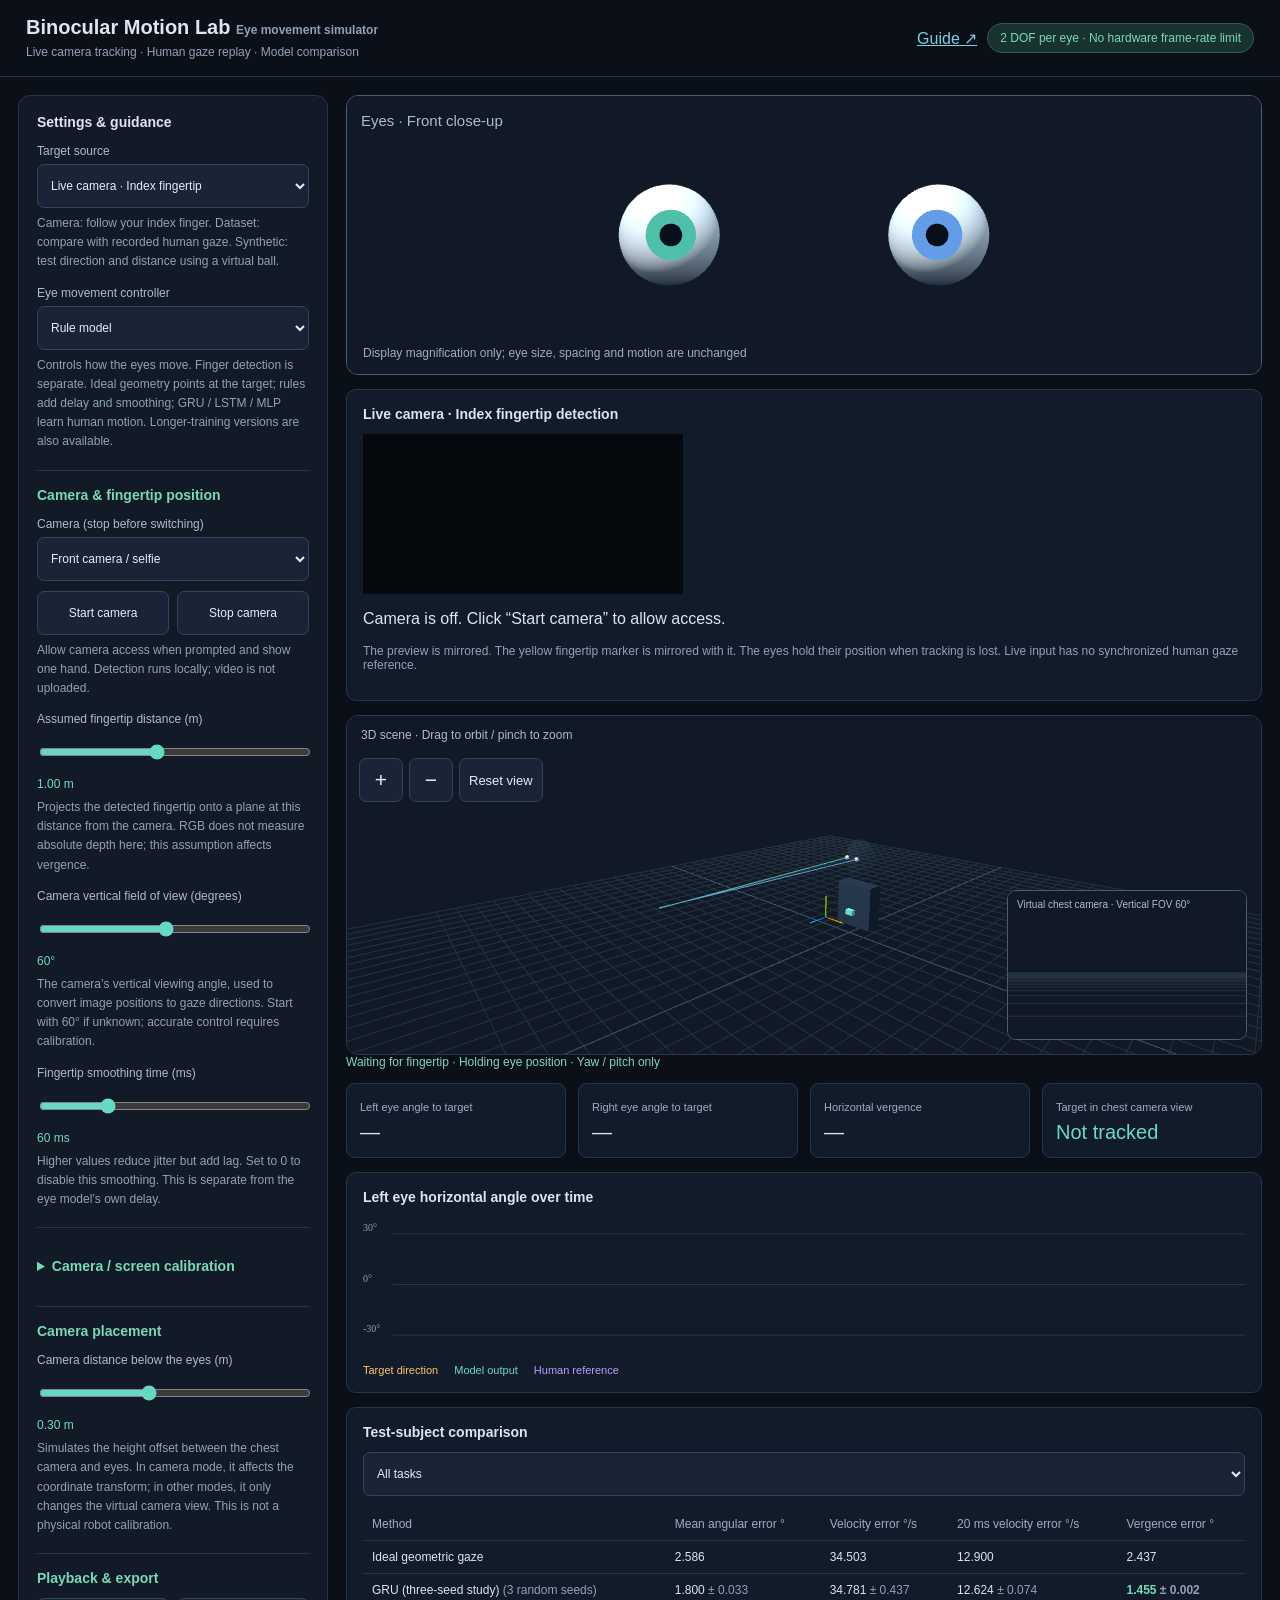
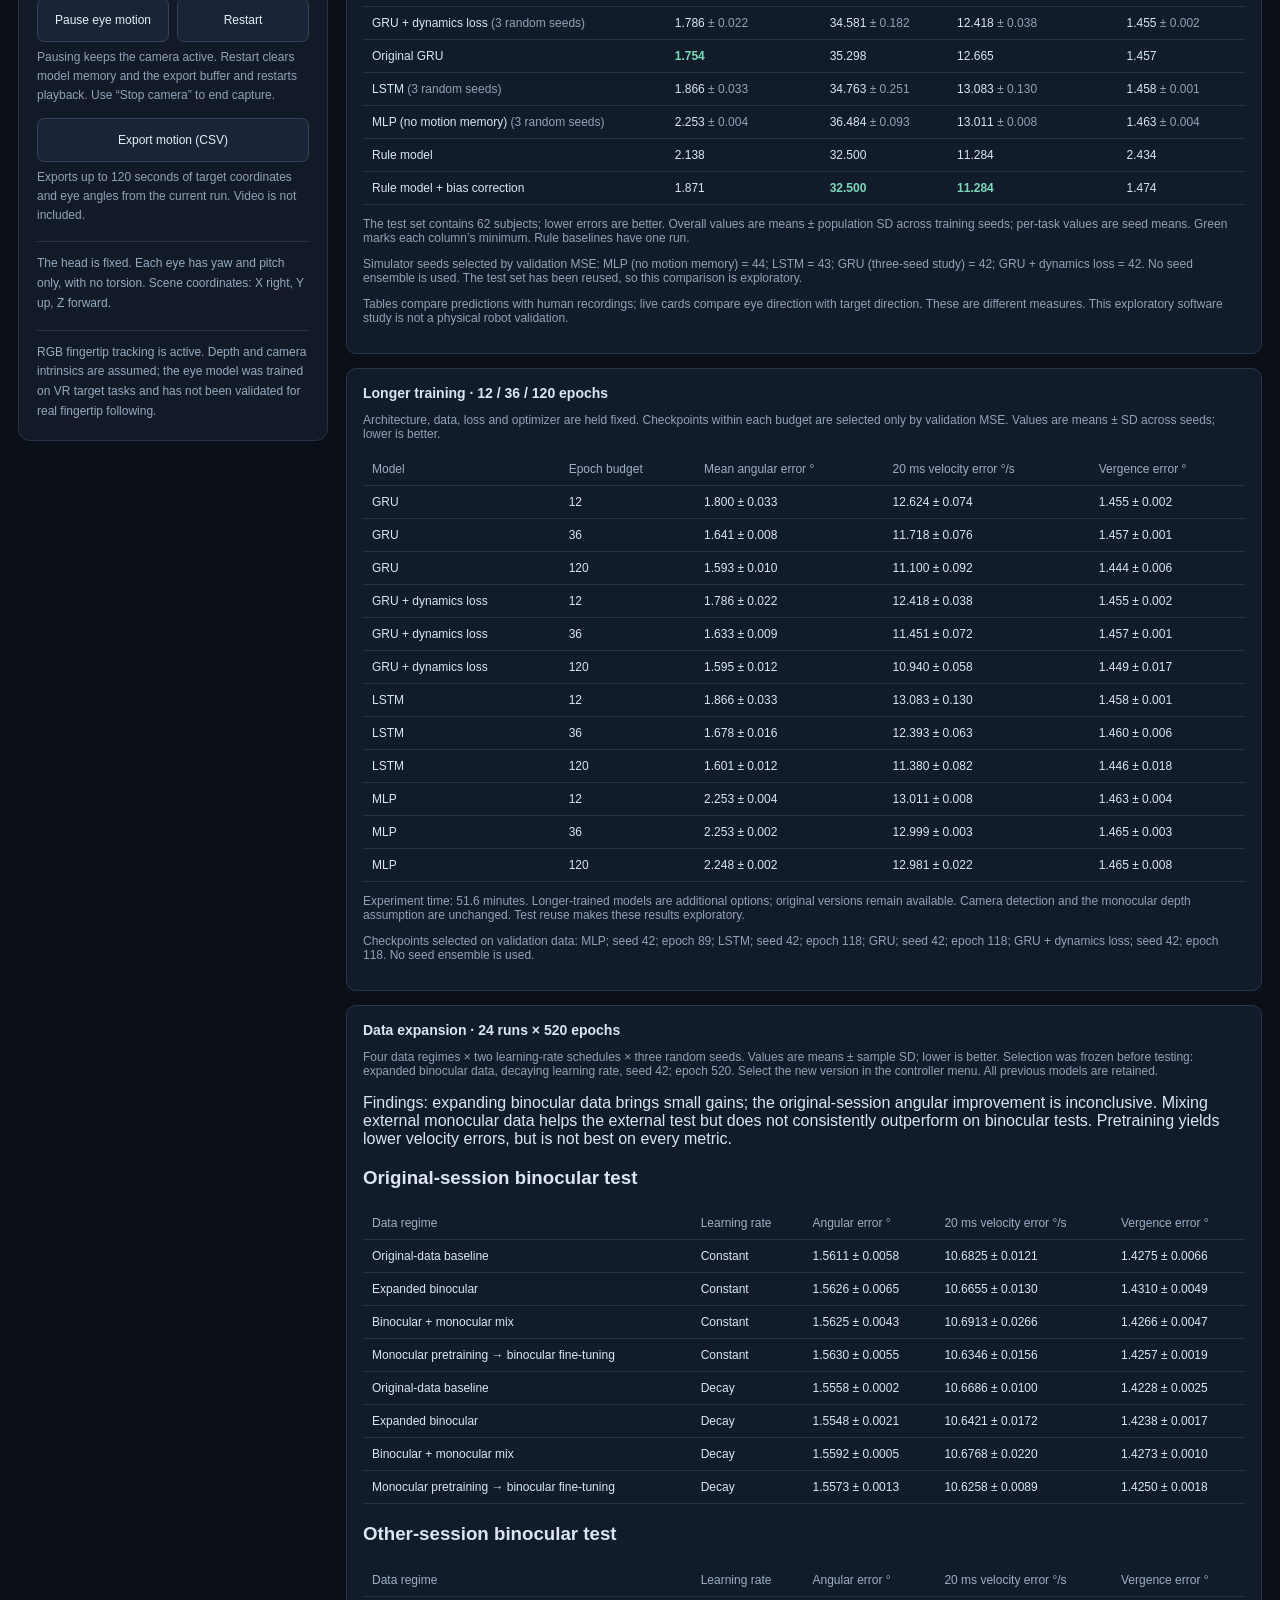
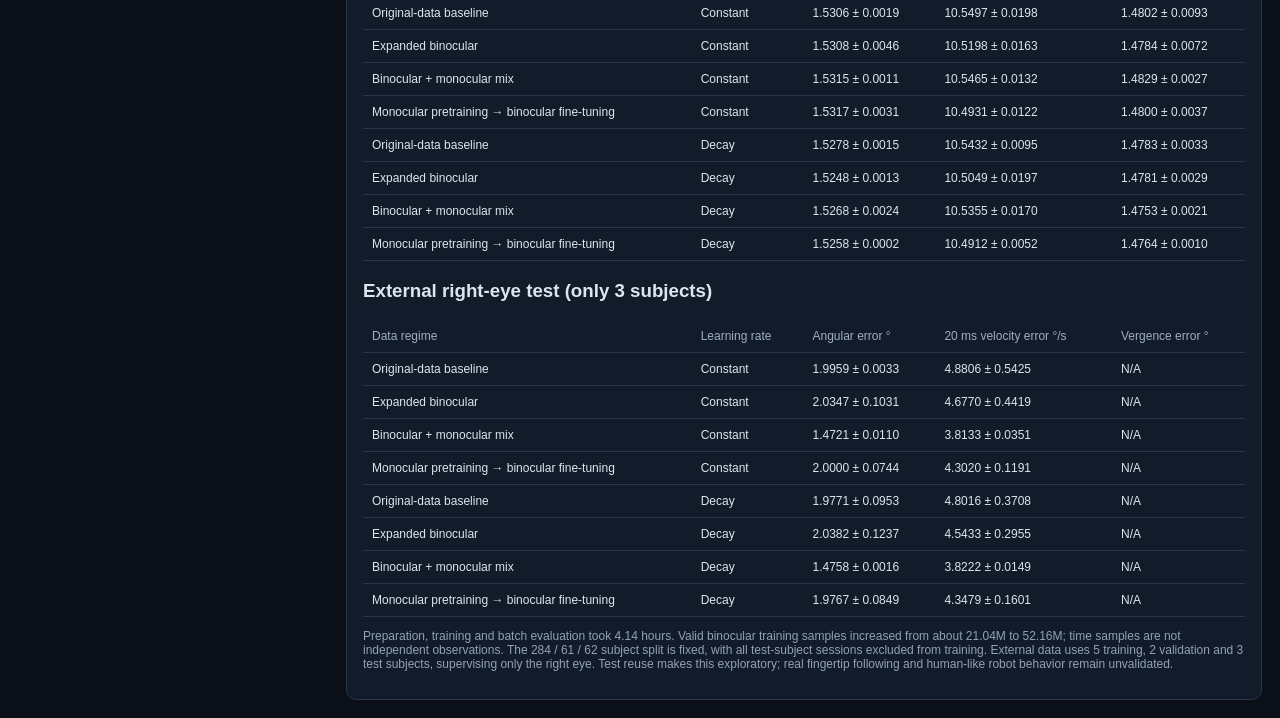
==== index.html @ 65730c7e "Publish mobile-friendly English research web app" ====
<!doctype html><html lang="en"><head><meta charset="utf-8"><meta name="viewport" content="width=device-width,initial-scale=1,viewport-fit=cover"><title>Binocular Motion Lab</title><style>
:root{color-scheme:dark;font-family:Segoe UI,Microsoft YaHei,sans-serif;color:#dce5f1;background:#0b1018}*{box-sizing:border-box}body{margin:0}header{height:75px;border-bottom:1px solid #263141;padding:16px 26px;display:flex;align-items:center;justify-content:space-between}h1{font-size:20px;margin:0 0 3px}small,.muted{color:#91a2b8;font-size:12px}.badge{border:1px solid #375a54;background:#18332f;color:#79d9b6;border-radius:18px;padding:7px 12px;font-size:12px}main{display:grid;grid-template-columns:310px minmax(0,1fr);gap:18px;padding:18px}aside{background:#111a26;border:1px solid #273346;border-radius:12px;padding:18px}h2{font-size:14px;margin:0 0 12px}label{display:block;font-size:12px;color:#acbcd0;margin:14px 0 6px}select,button,input[type=number]{border:1px solid #354258;border-radius:7px;background:#192536;color:#e6edf5;padding:9px;font:inherit;font-size:12px;width:100%}button{cursor:pointer}button:hover{background:#293d55}select{max-width:100%}input[type=range]{width:100%;accent-color:#65d9c1}.row{display:flex;gap:8px}.row>*{flex:1}.note{font-size:12px;line-height:1.65;color:#97a9c0;border-top:1px solid #293446;margin-top:16px;padding-top:12px}.view{position:relative;height:440px;border:1px solid #2a374a;border-radius:12px;overflow:hidden;background:#101925}.view canvas{width:100%;height:100%;display:block}.caption{position:absolute;top:12px;left:14px;font-size:12px;pointer-events:none;color:#a9bdd2}.inset{position:absolute;bottom:14px;right:14px;width:240px;height:150px;border:1px solid #466071;border-radius:9px;overflow:hidden;background:#05090d}.inset .caption{top:8px;left:9px;font-size:10px}.stats{display:grid;grid-template-columns:repeat(4,1fr);gap:12px;margin:14px 0}.stat{border:1px solid #29364a;background:#111b29;border-radius:9px;padding:13px}.stat b{display:block;font-size:20px;margin-top:6px;font-weight:500}.stat span{font-size:11px;color:#9dafc5}.panel{border:1px solid #29364a;border-radius:10px;background:#111b29;padding:16px;margin-top:14px}#plot{width:100%;height:135px}table{width:100%;border-collapse:collapse;font-size:12px}td,th{text-align:left;border-bottom:1px solid #283548;padding:9px}th{color:#9dafc5;font-weight:400}#status{font-size:12px;color:#80d5be}#scrub{margin-top:12px}.legend{font-size:11px;color:#9dafc5;margin-top:8px}.legend span{margin-right:16px}.error{color:#ff9a9a}a{color:#7ccfde}input:disabled,select:disabled{opacity:.4}@media(max-width:1000px){main{grid-template-columns:260px 1fr}.stats{grid-template-columns:repeat(2,1fr)}}@media(max-width:760px){main{grid-template-columns:1fr}.view{height:360px}}

[hidden]{display:none!important}.help{font-size:12px;color:#91a2b8;line-height:1.6;margin:6px 0 12px}.group{border-top:1px solid #293446;margin-top:18px;padding-top:16px}.group h2{color:#79d9b6}#eyeFocus{position:relative;height:280px;border:1px solid #466071;border-radius:12px;overflow:hidden;margin-bottom:14px}#eyeFocus canvas{width:100%;height:100%;display:block}#eyeFocus .caption{font-size:15px;top:16px}.eyeHint{position:absolute;bottom:14px;left:16px;font-size:12px;color:#9dafc5}output{font-size:12px;color:#79d9b6}.view{height:340px}header{height:auto;min-height:75px;gap:10px}aside{align-self:start}@media(max-width:760px){#eyeFocus{height:250px}.badge{display:none}.inset{width:170px;height:110px}}
.language-switch{display:flex;gap:3px;border:1px solid #375a54;border-radius:9px;padding:3px;flex-shrink:0}.language-switch button{width:auto;min-width:62px;border:0;background:transparent;padding:8px 10px}.language-switch button[aria-pressed="true"]{background:#24574c;color:#b4ffe5}.language-switch button:focus-visible{outline:2px solid #79d9b6;outline-offset:2px}header>div:first-child{flex:1}header .badge{margin-left:auto}@media(max-width:760px){header{padding:14px 18px;flex-wrap:wrap}header h1{font-size:18px}header h1 small{display:block}.language-switch{margin-left:auto}}
/* Mirror the preview and landmark overlay together; detection keeps native image coordinates. */
#cameraPreview{transform:scaleX(-1)}
#calibrationPanel summary{cursor:pointer;color:#79d9b6;font-size:14px;font-weight:600}#calibrationPanel h3{font-size:13px;margin-top:22px}#calibrationPanel input[type=text],#calibrationPanel input[type=file]{box-sizing:border-box;width:100%;font:inherit;font-size:12px;color:inherit;background:#192536;border:1px solid #354258;border-radius:7px;padding:9px}#calibrationPanel button{margin-top:10px}#cal-status{font-size:12px;line-height:1.6;color:#ffcf8e}#calibrationFullBar{display:none}#eyeFocus:fullscreen{width:100vw;height:100vh;border:0;border-radius:0;margin:0;background:#101925}#eyeFocus:fullscreen #calibrationFullBar{display:flex;position:absolute;bottom:16px;left:16px;right:16px;align-items:center;justify-content:space-between;gap:14px;color:#ffcf8e;font-size:13px}#calibrationFullBar button{width:auto}#eyeFocus:fullscreen .eyeHint{display:none}

.cal-quick{padding:12px;border:1px solid #39665c;border-radius:10px;background:#142b2a;margin:16px 0}.cal-directions{display:grid;grid-template-columns:repeat(3,minmax(0,1fr));gap:5px}#calibrationPanel .cal-directions button{padding:9px 2px;margin:0;font-size:11px;min-height:44px}.cal-directions button[aria-pressed=true]{background:#277763;border-color:#83ebc6;color:white}.cal-screen{display:grid;place-items:center;border:2px solid #7e9eaa;border-radius:4px;font-size:12px;margin:4px}#cal-quick-preview{font-size:12px;color:#a4eed2}
</style><link rel="stylesheet" href="./mobile.css"><meta name="description" content="Binocular Motion Lab — browser-based research app by Honghao Zhao."><link rel="icon" href="data:,"></head><body><header><div><h1>Binocular Motion Lab <small>Eye movement simulator</small></h1><small>Live camera tracking · Human gaze replay · Model comparison</small></div><a href="./guide.html">Guide ↗</a><div class="badge">2 DOF per eye · No hardware frame-rate limit</div></header>
<nav class="mobile-nav" aria-label="Quick navigation"><a href="#settings">Settings</a><a href="#eyeFocus">Live view</a><a href="#results">Results</a></nav><main><aside id="settings"><h2>Settings & guidance</h2><label for="source">Target source</label><select id="source"><option value="camera" selected>Live camera · Index fingertip</option><option value="data">Dataset · Synchronized replay</option><option value="synthetic">Synthetic moving target</option></select><p class="help">Camera: follow your index finger. Dataset: compare with recorded human gaze. Synthetic: test direction and distance using a virtual ball.</p>
<label for="mode">Eye movement controller</label><select id="mode"><option value="gaze">Recorded human gaze</option><option value="rule">Rule model</option><option value="gru">Original GRU</option><option value="ideal">Ideal geometric gaze</option></select><p class="help">Controls how the eyes move. Finger detection is separate. Ideal geometry points at the target; rules add delay and smoothing; GRU / LSTM / MLP learn human motion. Longer-training versions are also available.</p>
<div id="cameraControls" class="group"><h2>Camera & fingertip position</h2><label for="cameraFacing">Camera (stop before switching)</label><select id="cameraFacing"><option value="user">Front camera / selfie</option><option value="environment">Rear camera</option></select><div class="row"><button id="cameraStart">Start camera</button><button id="cameraStop" disabled>Stop camera</button></div><p class="help">Allow camera access when prompted and show one hand. Detection runs locally; video is not uploaded.</p><label for="cameraDepth">Assumed fingertip distance (m)</label><input id="cameraDepth" type="range" min="0.25" max="2" step="0.01" value="1"><output id="cameraDepthValue">1.00 m</output><p class="help">Projects the detected fingertip onto a plane at this distance from the camera. RGB does not measure absolute depth here; this assumption affects vergence.</p><label for="cameraFov">Camera vertical field of view (degrees)</label><input id="cameraFov" type="range" min="25" max="100" step="1" value="60"><output id="cameraFovValue">60°</output><p class="help">The camera’s vertical viewing angle, used to convert image positions to gaze directions. Start with 60° if unknown; accurate control requires calibration.</p><label for="cameraSmooth">Fingertip smoothing time (ms)</label><input id="cameraSmooth" type="range" min="0" max="250" step="10" value="60"><output id="cameraSmoothValue">60 ms</output><p class="help">Higher values reduce jitter but add lag. Set to 0 to disable this smoothing. This is separate from the eye model’s own delay.</p></div>
<div id="recordControls" class="group" hidden><h2>Human gaze replay</h2><label for="record">Test recording</label><select id="record"></select><p class="help">PUR: smooth pursuit; RAN: target jumps / saccades; VRG: depth changes / vergence. Select a recording, then compare controllers on the same target.</p></div>
<div id="syntheticControls" class="group" hidden><h2>Virtual target trajectory</h2><label for="path">Motion pattern</label><select id="path"><option value="horizontal">Horizontal motion</option><option value="vertical">Vertical motion</option><option value="depth">Depth motion / Vergence</option><option value="circle">Circular trajectory</option><option value="step">Target steps / Saccades</option><option value="manual">Stationary target</option></select><p class="help">These coordinates set the trajectory’s center, or the ball’s position for a stationary target.</p><label for="x">Horizontal X (m) <span id="xv">0.00</span></label><input id="x" type="range" min="-0.5" max="0.5" step="0.01" value="0"><label for="y">Vertical Y (m) <span id="yv">0.00</span></label><input id="y" type="range" min="-0.4" max="0.4" step="0.01" value="0"><label for="z">Depth Z (m) <span id="zv">1.00</span></label><input id="z" type="range" min="0.25" max="2" step="0.01" value="1"></div>
<div class="group"><h2>Camera placement</h2><label for="camY">Camera distance below the eyes (m)</label><input id="camY" type="range" min="0.1" max="0.6" step="0.01" value="0.3"><output id="camYValue">0.30 m</output><p class="help">Simulates the height offset between the chest camera and eyes. In camera mode, it affects the coordinate transform; in other modes, it only changes the virtual camera view. This is not a physical robot calibration.</p></div>
<div class="group"><h2>Playback & export</h2><div id="speedControls"><label for="speed">Playback speed</label><select id="speed"><option value="0.25">0.25×</option><option value="0.5">0.5×</option><option value="1" selected>1×</option><option value="2">2×</option></select><p class="help">Changes the speed of dataset replay or synthetic motion only.</p></div><div class="row"><button id="pause">Pause eye motion</button><button id="reset">Restart</button></div><p class="help">Pausing keeps the camera active. Restart clears model memory and the export buffer and restarts playback. Use “Stop camera” to end capture.</p><button id="export">Export motion (CSV)</button><p class="help">Exports up to 120 seconds of target coordinates and eye angles from the current run. Video is not included.</p></div><div class="note">The head is fixed. Each eye has yaw and pitch only, with no torsion. Scene coordinates: X right, Y up, Z forward.</div><div class="note" id="provenance">Loading models and data…</div></aside>
<section><div id="eyeFocus"><div class="caption">Eyes · Front close-up</div><div class="eyeHint">Display magnification only; eye size, spacing and motion are unchanged</div></div>
<div id="cameraPanel" class="panel" style="margin:0 0 14px"><h2>Live camera · Index fingertip detection</h2><div id="cameraPreview" style="position:relative;width:min(100%,320px);background:#05090d;min-height:100px"><video id="cameraVideo" autoplay playsinline muted style="display:block;width:100%"></video><canvas id="cameraOverlay" style="position:absolute;inset:0;width:100%;height:100%"></canvas></div><p id="cameraStatus" role="status">Camera is off. Click “Start camera” to allow access.</p><p class="muted">The preview is mirrored. The yellow fingertip marker is mirrored with it. The eyes hold their position when tracking is lost. Live input has no synchronized human gaze reference.</p></div>
<div class="view" id="view"><div class="caption">3D scene · Drag to orbit / pinch to zoom</div><div class="view-tools"><button id="zoomIn" aria-label="Zoom in">+</button><button id="zoomOut" aria-label="Zoom out">−</button><button id="viewReset">Reset view</button></div><div class="inset" id="chest"><div class="caption">Chest camera · Vertical FOV 60°</div></div></div><input id="scrub" aria-label="Recording progress" type="range" min="0" max="1000" value="0"><div id="status">Loading</div><div class="stats"><div class="stat"><span>Left eye angle to target</span><b id="leftError">—</b></div><div class="stat"><span>Right eye angle to target</span><b id="rightError">—</b></div><div class="stat"><span>Horizontal vergence</span><b id="vergence">—</b></div><div class="stat"><span>Target in chest camera view</span><b id="visible">—</b></div></div><div class="panel"><h2>Left eye horizontal angle over time</h2><canvas id="plot"></canvas><div class="legend"><span style="color:#ffc56b">Target direction</span><span style="color:#6adac3">Model output</span><span style="color:#be9cff">Human reference</span></div></div><div class="panel"><h2>Test-subject comparison</h2><div id="results">Loading comparison…</div><p class="muted">Tables compare predictions with human recordings; live cards compare eye direction with target direction. These are different measures. This exploratory software study is not a physical robot validation.</p></div></section></main><script type="module" src="app.js?v=cal2"></script><script type="module" src="long-results.js?v=zh3"></script><script type="module" src="expansion-results.js?v=1"></script><script type="module" src="./english-ui.js"></script></body></html>
---- mobile.css ----
/* Shared touch layout; each standalone distribution carries its own copy. */
html { scroll-padding-top: 72px; }
body { padding-bottom: env(safe-area-inset-bottom); }
main, section, aside, .card, .measurements, .panel, .form-grid > div { min-width: 0; }
button, select, input, textarea { max-width: 100%; }
button, select, .button, summary { min-height: 44px; }
summary { display: list-item; align-content: center; }
button, .button { touch-action: manipulation; }
input[type=range] { min-height: 36px; }
.mobile-nav { display: none; }
#cameraFacing { margin-bottom: 10px; }
.table-scroll { overflow-x: auto; max-width: 100%; }
.table-scroll table { min-width: 560px; }
#view > canvas { touch-action: none; }
.view-tools { position: absolute; top: 42px; left: 12px; display: flex; gap: 6px; }
.view-tools button { width: 44px; height: 44px; font-size: 21px; }
.view-tools button:last-child { font-size: 13px; width: auto; }
.mobile-help { color: #95aabd; font-size: 12px; line-height: 1.6; }
.native-file-input { position: absolute; width: 1px !important; height: 1px; overflow: hidden; clip-path: inset(50%); }
.file-picker { display: flex; align-items: center; gap: 12px; margin: 8px 0; }
.file-picker button { flex: 0 1 145px; }
.file-picker span { flex: 1; min-width: 0; overflow-wrap: anywhere; font-size: 12px; color: #95aabd; }
@media (max-width: 760px), (pointer: coarse) {
  select, input:not([type=range]):not([type=checkbox]), textarea { font-size: 16px !important; }
  button, .button { min-height: 44px; }
  input[type=checkbox] { min-width: 22px; min-height: 22px; }
}
@media (max-width: 760px) {
  header { flex-wrap: wrap; padding: 18px 14px !important; }
  header > div { min-width: 0; }
  header > a { white-space: normal !important; }
  h1 { overflow-wrap: anywhere; }
  .mobile-nav { display: flex; position: sticky; z-index: 20; top: 0; gap: 6px;
    padding: 8px max(10px, env(safe-area-inset-left)); background: #0b121af5;
    border-bottom: 1px solid #304353; }
  .mobile-nav a { display: grid; place-items: center; flex: 1; min-height: 44px;
    font-size: 13px; text-decoration: none; border: 1px solid #385063; border-radius: 7px;
    background: #192b3b; color: #c9f4e8; }
  main { padding: 12px max(10px, env(safe-area-inset-left)) 28px !important; gap: 12px !important; }
  aside, .panel, .card { padding: 14px !important; }
  .row > *, .buttons > * { min-width: 0; }
  .metrics { grid-template-columns: repeat(2, minmax(0, 1fr)); }
  .metrics b { font-size: 18px; }
  .record-bar .buttons { flex-basis: 100%; }
  .recorded-clip .buttons { display: grid; grid-template-columns: repeat(2, minmax(0, 1fr)); }
  .recorded-clip .buttons button { min-width: 0; }
  .exports .buttons { flex-wrap: wrap; }
  .badge { white-space: normal; }
  .legend, footer, .hint, .help, .note, #status, #cameraStatus { overflow-wrap: anywhere; }
  .stage { max-height: none; }
  #eyeFocus { height: 220px !important; }
  #eyeFocus .caption { font-size: 12px; }
  .eyeHint { right: 10px; font-size: 10px; }
  .view { height: 310px; }
  .caption { right: 10px; }
  .inset { width: 135px !important; height: 90px !important; }
  .stats { gap: 8px; grid-template-columns: repeat(2, minmax(0,1fr)); }
  .stat { padding: 10px; }
  .stat b { font-size: 17px; }
  .form-grid { grid-template-columns: 1fr; }
  .workspace { grid-template-columns: 1fr; }
}
@media (max-height: 500px) and (orientation: landscape) {
  .mobile-nav { position: static; }
  html { scroll-padding-top: 12px; }
}
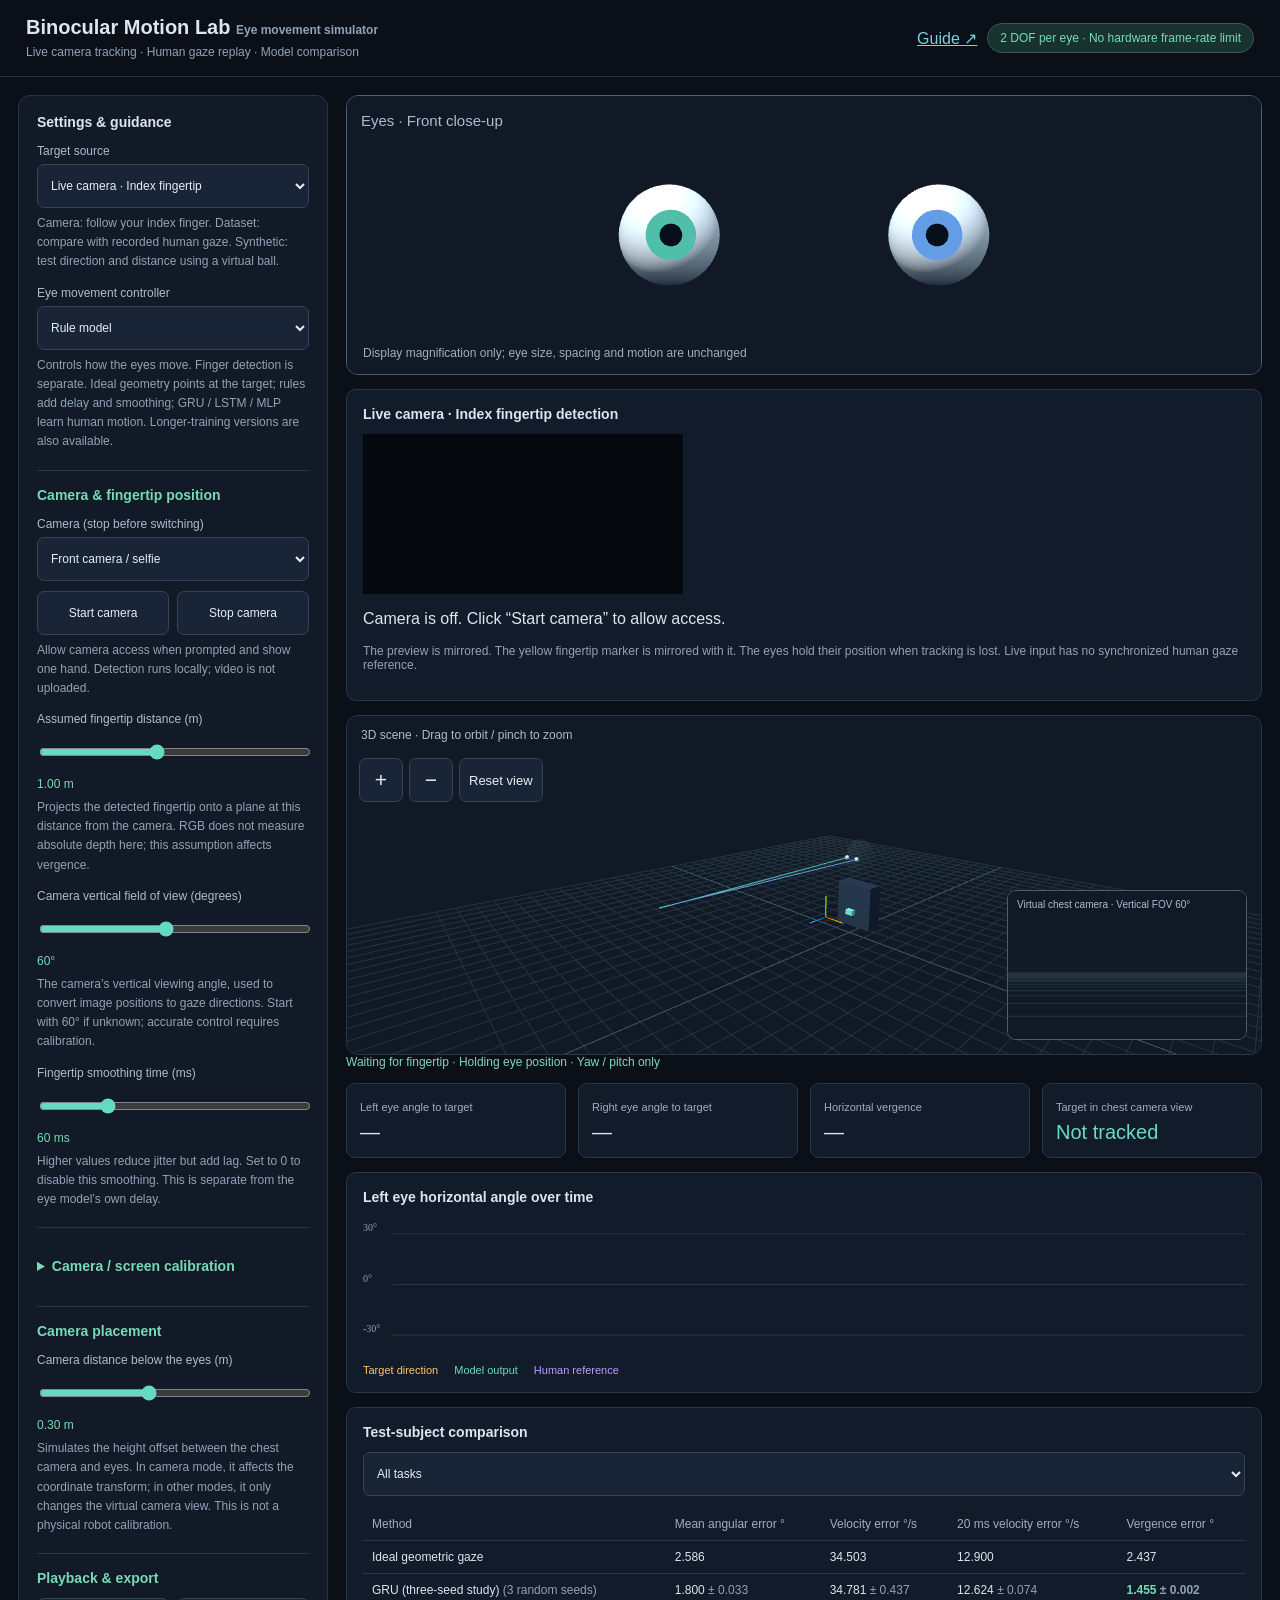
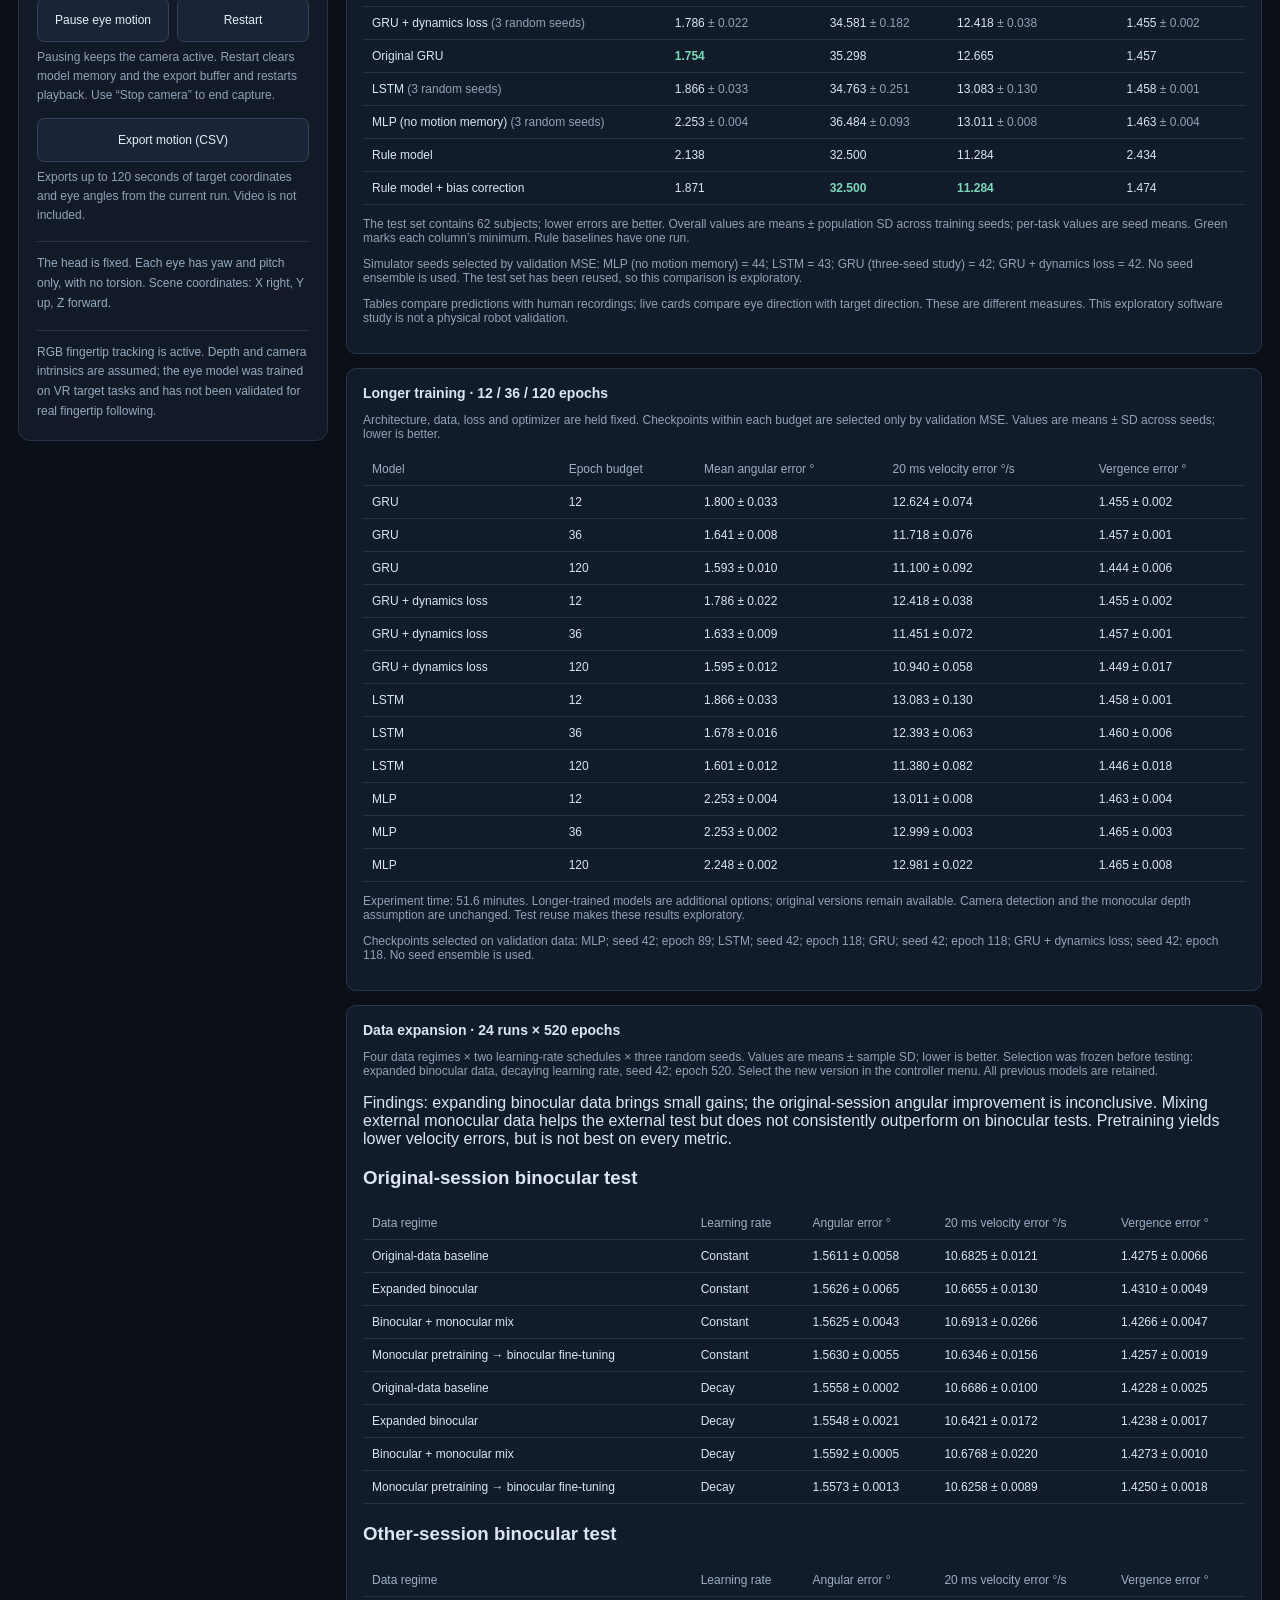
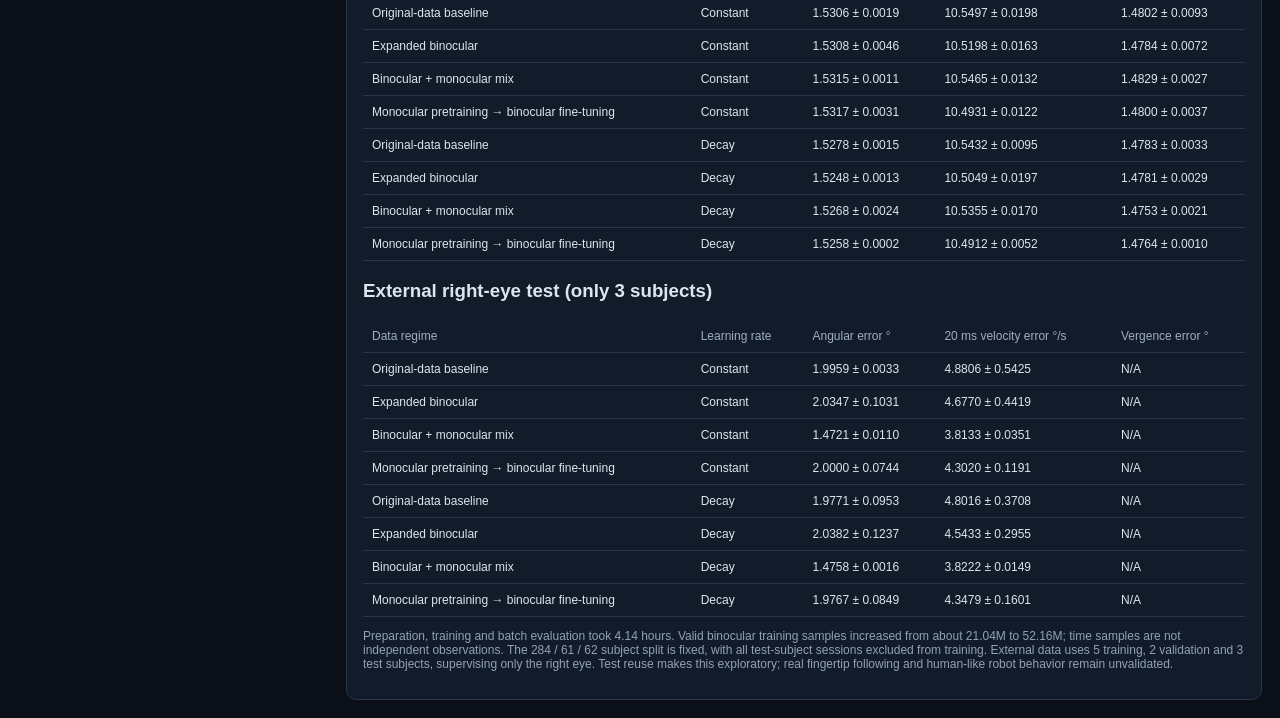
==== commit 90eb138b: "Design a mobile live workspace with a tools drawer" ====
--- a/index.html
+++ b/index.html
@@ -8,7 +8,7 @@
 #calibrationPanel summary{cursor:pointer;color:#79d9b6;font-size:14px;font-weight:600}#calibrationPanel h3{font-size:13px;margin-top:22px}#calibrationPanel input[type=text],#calibrationPanel input[type=file]{box-sizing:border-box;width:100%;font:inherit;font-size:12px;color:inherit;background:#192536;border:1px solid #354258;border-radius:7px;padding:9px}#calibrationPanel button{margin-top:10px}#cal-status{font-size:12px;line-height:1.6;color:#ffcf8e}#calibrationFullBar{display:none}#eyeFocus:fullscreen{width:100vw;height:100vh;border:0;border-radius:0;margin:0;background:#101925}#eyeFocus:fullscreen #calibrationFullBar{display:flex;position:absolute;bottom:16px;left:16px;right:16px;align-items:center;justify-content:space-between;gap:14px;color:#ffcf8e;font-size:13px}#calibrationFullBar button{width:auto}#eyeFocus:fullscreen .eyeHint{display:none}
 
 .cal-quick{padding:12px;border:1px solid #39665c;border-radius:10px;background:#142b2a;margin:16px 0}.cal-directions{display:grid;grid-template-columns:repeat(3,minmax(0,1fr));gap:5px}#calibrationPanel .cal-directions button{padding:9px 2px;margin:0;font-size:11px;min-height:44px}.cal-directions button[aria-pressed=true]{background:#277763;border-color:#83ebc6;color:white}.cal-screen{display:grid;place-items:center;border:2px solid #7e9eaa;border-radius:4px;font-size:12px;margin:4px}#cal-quick-preview{font-size:12px;color:#a4eed2}
-</style><link rel="stylesheet" href="./mobile.css"><meta name="description" content="Binocular Motion Lab — browser-based research app by Honghao Zhao."><link rel="icon" href="data:,"></head><body><header><div><h1>Binocular Motion Lab <small>Eye movement simulator</small></h1><small>Live camera tracking · Human gaze replay · Model comparison</small></div><a href="./guide.html">Guide ↗</a><div class="badge">2 DOF per eye · No hardware frame-rate limit</div></header>
+</style><link rel="stylesheet" href="./mobile.css"><meta name="description" content="Binocular Motion Lab — browser-based research app by Honghao Zhao."><link rel="icon" href="data:,"><link rel="stylesheet" href="./mobile-shell.css?v=mobile2"></head><body><header><div><h1>Binocular Motion Lab <small>Eye movement simulator</small></h1><small>Live camera tracking · Human gaze replay · Model comparison</small></div><a href="./guide.html">Guide ↗</a><div class="badge">2 DOF per eye · No hardware frame-rate limit</div></header>
 <nav class="mobile-nav" aria-label="Quick navigation"><a href="#settings">Settings</a><a href="#eyeFocus">Live view</a><a href="#results">Results</a></nav><main><aside id="settings"><h2>Settings & guidance</h2><label for="source">Target source</label><select id="source"><option value="camera" selected>Live camera · Index fingertip</option><option value="data">Dataset · Synchronized replay</option><option value="synthetic">Synthetic moving target</option></select><p class="help">Camera: follow your index finger. Dataset: compare with recorded human gaze. Synthetic: test direction and distance using a virtual ball.</p>
 <label for="mode">Eye movement controller</label><select id="mode"><option value="gaze">Recorded human gaze</option><option value="rule">Rule model</option><option value="gru">Original GRU</option><option value="ideal">Ideal geometric gaze</option></select><p class="help">Controls how the eyes move. Finger detection is separate. Ideal geometry points at the target; rules add delay and smoothing; GRU / LSTM / MLP learn human motion. Longer-training versions are also available.</p>
 <div id="cameraControls" class="group"><h2>Camera & fingertip position</h2><label for="cameraFacing">Camera (stop before switching)</label><select id="cameraFacing"><option value="user">Front camera / selfie</option><option value="environment">Rear camera</option></select><div class="row"><button id="cameraStart">Start camera</button><button id="cameraStop" disabled>Stop camera</button></div><p class="help">Allow camera access when prompted and show one hand. Detection runs locally; video is not uploaded.</p><label for="cameraDepth">Assumed fingertip distance (m)</label><input id="cameraDepth" type="range" min="0.25" max="2" step="0.01" value="1"><output id="cameraDepthValue">1.00 m</output><p class="help">Projects the detected fingertip onto a plane at this distance from the camera. RGB does not measure absolute depth here; this assumption affects vergence.</p><label for="cameraFov">Camera vertical field of view (degrees)</label><input id="cameraFov" type="range" min="25" max="100" step="1" value="60"><output id="cameraFovValue">60°</output><p class="help">The camera’s vertical viewing angle, used to convert image positions to gaze directions. Start with 60° if unknown; accurate control requires calibration.</p><label for="cameraSmooth">Fingertip smoothing time (ms)</label><input id="cameraSmooth" type="range" min="0" max="250" step="10" value="60"><output id="cameraSmoothValue">60 ms</output><p class="help">Higher values reduce jitter but add lag. Set to 0 to disable this smoothing. This is separate from the eye model’s own delay.</p></div>
@@ -16,6 +16,6 @@
 <div id="syntheticControls" class="group" hidden><h2>Virtual target trajectory</h2><label for="path">Motion pattern</label><select id="path"><option value="horizontal">Horizontal motion</option><option value="vertical">Vertical motion</option><option value="depth">Depth motion / Vergence</option><option value="circle">Circular trajectory</option><option value="step">Target steps / Saccades</option><option value="manual">Stationary target</option></select><p class="help">These coordinates set the trajectory’s center, or the ball’s position for a stationary target.</p><label for="x">Horizontal X (m) <span id="xv">0.00</span></label><input id="x" type="range" min="-0.5" max="0.5" step="0.01" value="0"><label for="y">Vertical Y (m) <span id="yv">0.00</span></label><input id="y" type="range" min="-0.4" max="0.4" step="0.01" value="0"><label for="z">Depth Z (m) <span id="zv">1.00</span></label><input id="z" type="range" min="0.25" max="2" step="0.01" value="1"></div>
 <div class="group"><h2>Camera placement</h2><label for="camY">Camera distance below the eyes (m)</label><input id="camY" type="range" min="0.1" max="0.6" step="0.01" value="0.3"><output id="camYValue">0.30 m</output><p class="help">Simulates the height offset between the chest camera and eyes. In camera mode, it affects the coordinate transform; in other modes, it only changes the virtual camera view. This is not a physical robot calibration.</p></div>
 <div class="group"><h2>Playback & export</h2><div id="speedControls"><label for="speed">Playback speed</label><select id="speed"><option value="0.25">0.25×</option><option value="0.5">0.5×</option><option value="1" selected>1×</option><option value="2">2×</option></select><p class="help">Changes the speed of dataset replay or synthetic motion only.</p></div><div class="row"><button id="pause">Pause eye motion</button><button id="reset">Restart</button></div><p class="help">Pausing keeps the camera active. Restart clears model memory and the export buffer and restarts playback. Use “Stop camera” to end capture.</p><button id="export">Export motion (CSV)</button><p class="help">Exports up to 120 seconds of target coordinates and eye angles from the current run. Video is not included.</p></div><div class="note">The head is fixed. Each eye has yaw and pitch only, with no torsion. Scene coordinates: X right, Y up, Z forward.</div><div class="note" id="provenance">Loading models and data…</div></aside>
-<section><div id="eyeFocus"><div class="caption">Eyes · Front close-up</div><div class="eyeHint">Display magnification only; eye size, spacing and motion are unchanged</div></div>
+<section id="comparisonPanels"><div id="eyeFocus"><div class="caption">Eyes · Front close-up</div><div class="eyeHint">Display magnification only; eye size, spacing and motion are unchanged</div></div>
 <div id="cameraPanel" class="panel" style="margin:0 0 14px"><h2>Live camera · Index fingertip detection</h2><div id="cameraPreview" style="position:relative;width:min(100%,320px);background:#05090d;min-height:100px"><video id="cameraVideo" autoplay playsinline muted style="display:block;width:100%"></video><canvas id="cameraOverlay" style="position:absolute;inset:0;width:100%;height:100%"></canvas></div><p id="cameraStatus" role="status">Camera is off. Click “Start camera” to allow access.</p><p class="muted">The preview is mirrored. The yellow fingertip marker is mirrored with it. The eyes hold their position when tracking is lost. Live input has no synchronized human gaze reference.</p></div>
-<div class="view" id="view"><div class="caption">3D scene · Drag to orbit / pinch to zoom</div><div class="view-tools"><button id="zoomIn" aria-label="Zoom in">+</button><button id="zoomOut" aria-label="Zoom out">−</button><button id="viewReset">Reset view</button></div><div class="inset" id="chest"><div class="caption">Chest camera · Vertical FOV 60°</div></div></div><input id="scrub" aria-label="Recording progress" type="range" min="0" max="1000" value="0"><div id="status">Loading</div><div class="stats"><div class="stat"><span>Left eye angle to target</span><b id="leftError">—</b></div><div class="stat"><span>Right eye angle to target</span><b id="rightError">—</b></div><div class="stat"><span>Horizontal vergence</span><b id="vergence">—</b></div><div class="stat"><span>Target in chest camera view</span><b id="visible">—</b></div></div><div class="panel"><h2>Left eye horizontal angle over time</h2><canvas id="plot"></canvas><div class="legend"><span style="color:#ffc56b">Target direction</span><span style="color:#6adac3">Model output</span><span style="color:#be9cff">Human reference</span></div></div><div class="panel"><h2>Test-subject comparison</h2><div id="results">Loading comparison…</div><p class="muted">Tables compare predictions with human recordings; live cards compare eye direction with target direction. These are different measures. This exploratory software study is not a physical robot validation.</p></div></section></main><script type="module" src="app.js?v=cal2"></script><script type="module" src="long-results.js?v=zh3"></script><script type="module" src="expansion-results.js?v=1"></script><script type="module" src="./english-ui.js"></script></body></html>
+<div class="view" id="view"><div class="caption">3D scene · Drag to orbit / pinch to zoom</div><div class="view-tools"><button id="zoomIn" aria-label="Zoom in">+</button><button id="zoomOut" aria-label="Zoom out">−</button><button id="viewReset">Reset view</button></div><div class="inset" id="chest"><div class="caption">Chest camera · Vertical FOV 60°</div></div></div><input id="scrub" aria-label="Recording progress" type="range" min="0" max="1000" value="0"><div id="status">Loading</div><div class="stats"><div class="stat"><span>Left eye angle to target</span><b id="leftError">—</b></div><div class="stat"><span>Right eye angle to target</span><b id="rightError">—</b></div><div class="stat"><span>Horizontal vergence</span><b id="vergence">—</b></div><div class="stat"><span>Target in chest camera view</span><b id="visible">—</b></div></div><div class="panel"><h2>Left eye horizontal angle over time</h2><canvas id="plot"></canvas><div class="legend"><span style="color:#ffc56b">Target direction</span><span style="color:#6adac3">Model output</span><span style="color:#be9cff">Human reference</span></div></div><div class="panel"><h2>Test-subject comparison</h2><div id="results">Loading comparison…</div><p class="muted">Tables compare predictions with human recordings; live cards compare eye direction with target direction. These are different measures. This exploratory software study is not a physical robot validation.</p></div></section></main><script type="module" src="app.js?v=mobile2"></script><script type="module" src="long-results.js?v=mobile2"></script><script type="module" src="expansion-results.js?v=mobile2"></script><script type="module" src="./english-ui.js"></script><script type="module" src="./mobile-shell.js?v=mobile2"></script></body></html>
--- a/mobile-shell.css
+++ b/mobile-shell.css
@@ -0,0 +1,58 @@
+/* Mobile is an instrument workspace. Secondary material lives in the drawer. */
+.mobile-app[hidden]{display:none!important}
+body.app-mode{height:100dvh;overflow:hidden;padding:0}
+.app-mode>.desktop-content{display:none!important}
+.mobile-app{--line:#2b4452;--muted:#96aebe;height:100vh;height:100dvh;min-height:340px;display:flex;flex-direction:column;gap:8px;padding:env(safe-area-inset-top) max(10px,env(safe-area-inset-right)) max(4px,env(safe-area-inset-bottom)) max(10px,env(safe-area-inset-left));background:#09131c}
+.app-topbar{height:52px;flex:none;display:flex;align-items:center;gap:8px;border-bottom:1px solid var(--line)}
+.app-brand{flex:1;min-width:0}.app-brand strong{font-size:17px;letter-spacing:-.3px;display:block}.app-brand span{display:block;font-size:10px;color:var(--muted);margin-top:2px}
+.app-menu{width:auto!important;min-width:80px;flex:none;background:#17332f;border-color:#396458;font-size:13px!important;min-height:44px}
+.app-topbar #sourceBadge{font-size:10px;max-width:105px;white-space:normal;padding:4px 7px;line-height:1.3}
+.app-workspace{display:flex;flex-direction:column;gap:8px;flex:1;min-height:0;min-width:0}
+.app-visuals{display:grid;gap:8px;flex:1;min-height:0;min-width:0;grid-template-rows:minmax(0,.42fr) minmax(0,.58fr)}
+.mobile-app #eyeFocus{height:auto!important;min-height:0;margin:0;border:1px solid #3b605b;background:#0e1d28;border-radius:12px}
+.mobile-app #eyeFocus .caption{font-size:11px;top:9px;left:12px}.mobile-app .eyeHint{display:none}
+.mobile-app #eyeFocus:fullscreen{height:100vh!important;width:100vw;border:0;border-radius:0}
+.mobile-app #cameraPanel{height:auto;min-height:0;position:relative;display:flex;flex-direction:column;padding:0!important;margin:0!important;overflow:hidden;border:1px solid var(--line)}
+.mobile-app #cameraPanel h2{position:absolute;top:9px;left:12px;z-index:3;margin:0;font-size:11px;background:#09131cd9;padding:4px 7px;border-radius:6px;pointer-events:none}
+.mobile-app #cameraPanel>.muted{display:none}
+.mobile-app #cameraPreview{width:100%!important;min-height:0!important;height:100%;flex:1;position:relative}
+.mobile-app #cameraVideo,.mobile-app #cameraOverlay{position:absolute!important;inset:0!important;width:100%!important;height:100%!important;object-fit:contain}
+.camera-empty{position:absolute;inset:0;display:grid;place-content:center;text-align:center;font-size:13px;color:#92b4c6;padding:32px;transform:scaleX(-1);pointer-events:none}
+.mobile-app .view{height:auto;min-height:0}.mobile-app .view .caption{font-size:10px}.mobile-app .view .inset{display:none}.mobile-app .view-tools{top:auto;bottom:8px;left:8px}
+.app-details{flex:none;min-width:0;display:grid;gap:5px}.app-source-summary{color:var(--muted);font-size:11px;text-align:center;line-height:1.4}
+.mobile-app #scrub{margin:0;min-height:28px;height:28px}
+.app-status{flex:none;min-height:0;max-height:62px;overflow:auto;scrollbar-width:thin}
+.app-status p{margin:0!important;font-size:11px!important;line-height:1.45!important;overflow-wrap:anywhere}
+.app-actions{display:flex;gap:8px;flex:none;padding:3px 0;min-height:50px}
+.app-actions>*,.action-pair{min-width:0;flex:1}.app-actions button{min-height:48px;font-size:13px;font-weight:600;padding:8px}
+.action-pair{display:flex}.action-pair>button{flex:1}.app-actions #cameraStart{background:#256956;border-color:#408f77}.app-actions #recordStart:not(:disabled){background:#793c45;border-color:#b45b66}
+.app-superseded{display:none!important}.app-footnote{text-align:center;font-size:10px;color:#8da4b5;flex:none;line-height:1.3}
+.mobile-app[data-app=gaze] .app-visuals{display:flex}
+.mobile-app .stage{width:100%;height:100%;flex:1;min-height:0;aspect-ratio:auto;max-height:none}
+.mobile-app .stage canvas,.mobile-app .stage video{object-fit:contain}
+.mobile-app .metrics{display:grid;grid-template-columns:1fr 1fr;gap:5px 12px}
+.mobile-app .metrics>div{padding-top:4px}.mobile-app .metrics span{font-size:10px;line-height:1.2}
+.mobile-app .metrics b{font-size:19px;margin-top:2px;font-variant-numeric:tabular-nums;line-height:1.2}
+.mobile-app #headValue,.mobile-app #coverageValue{font-size:12px}
+.app-phase{display:flex;align-items:center;gap:10px}.app-phase label{flex:none;font-size:11px;margin:0!important}.app-phase select{flex:1;min-width:0;height:44px;min-height:44px;font-size:16px;padding:5px 8px}
+.mobile-app #recordIndicator{font-size:10px;line-height:1.3;max-height:30px;overflow:auto;color:#9eb5c5}
+.mobile-app.is-recording #recordIndicator{color:#ffb0a9}.mobile-app.is-recording .app-topbar{border-bottom-color:#b35c5c}
+.mobile-app .clip-shortcut{flex:0 0 65px;font-size:12px}
+.app-drawer{box-sizing:border-box;position:fixed;inset:0 0 0 auto;margin:0;border:0;border-left:1px solid #365061;background:#101d28;color:#e4edf5;width:min(440px,calc(100vw - 24px));max-width:none;max-height:none;height:100vh;height:100dvh;padding:env(safe-area-inset-top) 0 env(safe-area-inset-bottom);overflow:hidden}
+.app-drawer[open]{display:flex;flex-direction:column}.app-drawer::backdrop{background:#020810a8;backdrop-filter:blur(2px)}
+.drawer-head{display:flex;align-items:center;justify-content:space-between;gap:10px;padding:8px 14px;border-bottom:1px solid #304454;flex:none}.drawer-head h2{font-size:18px;margin:0}.drawer-close{width:auto!important;min-height:44px}
+.drawer-tabs{display:grid;grid-template-columns:repeat(4,minmax(0,1fr));gap:4px;padding:8px 10px;flex:none;border-bottom:1px solid #304454}.drawer-tabs button{min-height:44px;padding:6px 2px;font-size:12px}.drawer-tabs [aria-pressed=true]{background:#276654;border-color:#70be9f}
+.drawer-content{flex:1;min-height:0;overflow:auto;overscroll-behavior:contain;padding:12px max(12px,env(safe-area-inset-right)) 28px 12px}
+.drawer-pane>*{min-width:0;max-width:100%}.drawer-pane aside{border:0;border-radius:0;padding:0!important;background:none}.drawer-pane .panel,.drawer-pane .card{padding:12px!important;margin:12px 0}
+.drawer-pane table{min-width:540px}.drawer-pane .table-wrap,.drawer-pane .panel{overflow-x:auto}.drawer-pane #view{height:290px}.drawer-pane .assessment,.drawer-pane .workspace{display:block}.drawer-pane .form-grid{display:block}.drawer-pane .exports{display:block}.drawer-pane .exports .buttons{min-width:0}
+.drawer-pane #live .card-heading,.drawer-pane #live .record-bar{display:none}.drawer-pane .recorded-clip .buttons{display:grid;grid-template-columns:1fr 1fr}.drawer-pane .recorded-clip .buttons button{min-width:0}
+.app-help p{font-size:14px;line-height:1.7;color:#acbecd}.app-help .button{display:block;margin:16px 0}.drawer-pane input:not([type=range]):not([type=checkbox]),.drawer-pane select,.drawer-pane textarea{font-size:16px!important}
+@media(max-height:680px){.mobile-app{gap:5px}.app-topbar{height:46px}.mobile-app .metrics{gap:3px 10px}.mobile-app .metrics b{font-size:17px}.mobile-app #headValue,.mobile-app #coverageValue{font-size:11px}.app-footnote{font-size:9px}}
+@media(orientation:landscape) and (max-height:600px){
+ .mobile-app{gap:5px}.app-topbar{height:46px}.app-brand span,.app-footnote{display:none}
+ .mobile-app[data-app=simulator] .app-visuals{grid-template-rows:minmax(0,1fr);grid-template-columns:1fr 1fr}
+ .mobile-app[data-app=simulator] .app-details{display:none}
+ .mobile-app[data-app=gaze] .app-workspace{flex-direction:row}.mobile-app[data-app=gaze] .app-visuals{flex:1.4}.mobile-app[data-app=gaze] .app-details{flex:1;align-content:center}
+ .mobile-app .metrics{gap:5px 8px}.app-actions{min-height:46px}.app-actions button{min-height:44px}.app-status{max-height:32px}
+}
+@media(prefers-reduced-motion:no-preference){.app-drawer[open]{animation:drawer-enter .18s ease-out}@keyframes drawer-enter{from{transform:translateX(32px);opacity:.4}to{transform:none;opacity:1}}}
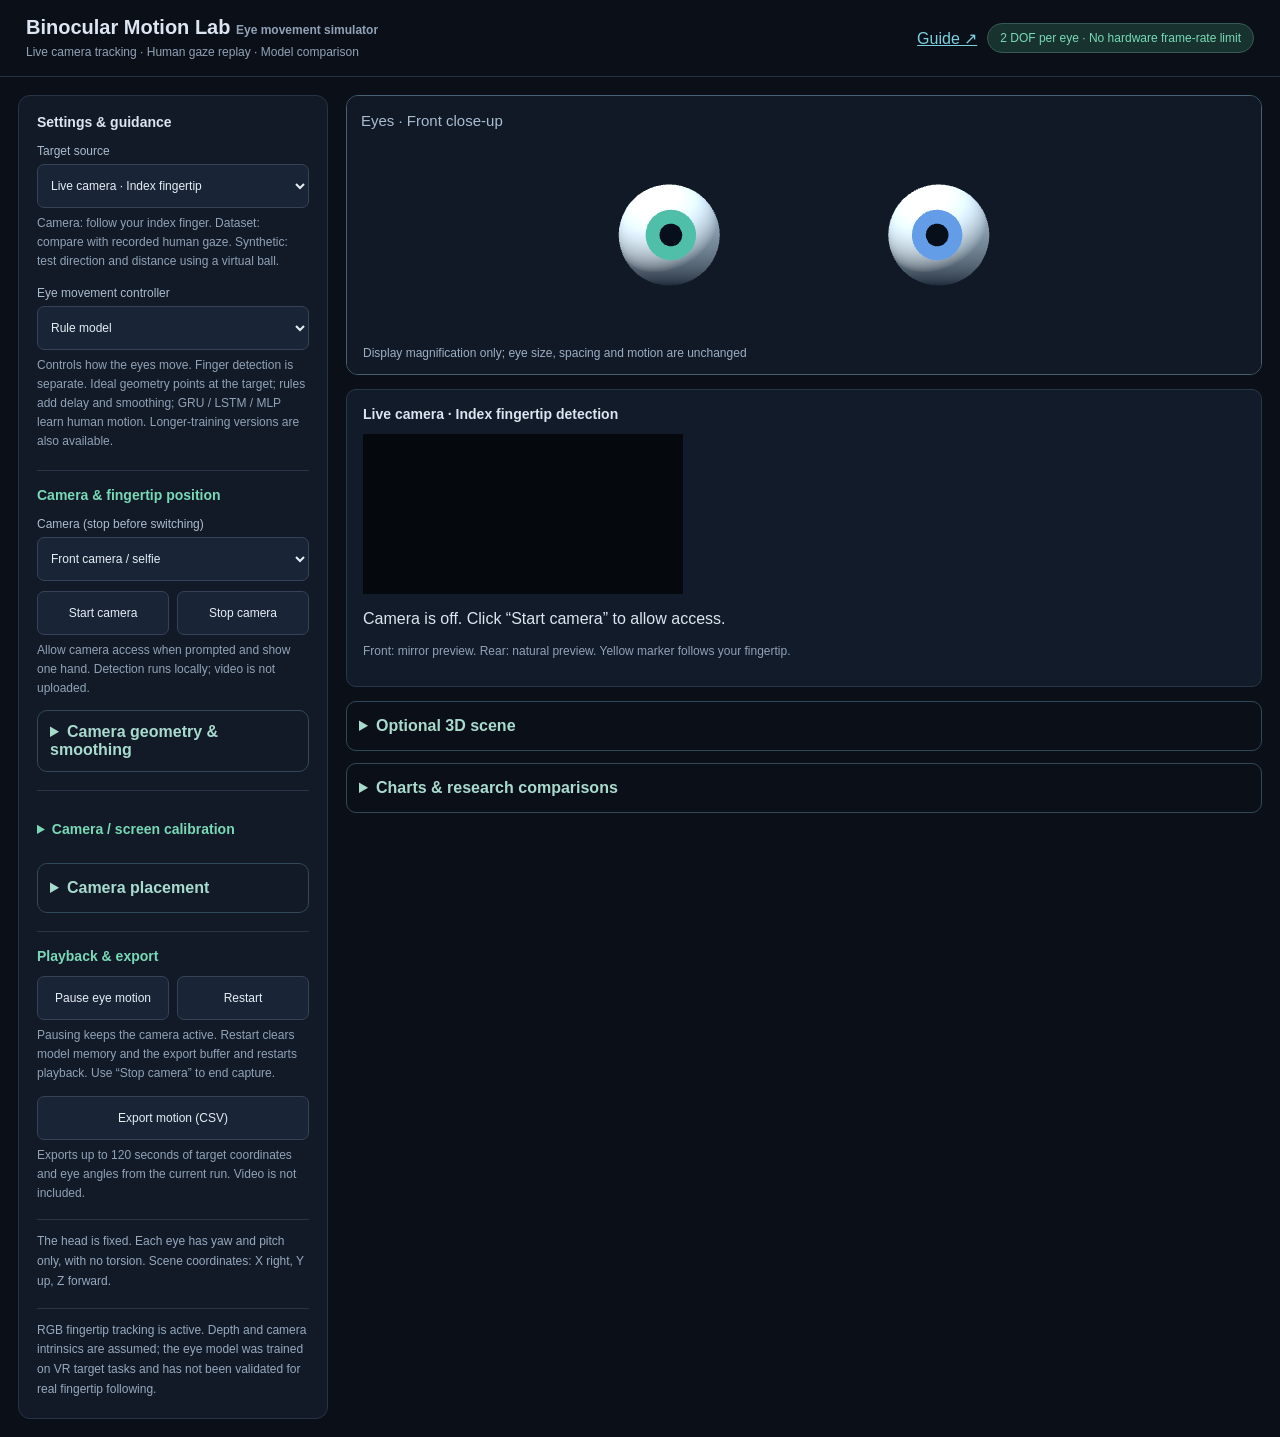
==== commit 9334c485: "Use actual camera facing for preview and simplify secondary simulator controls" ====
--- a/index.html
+++ b/index.html
@@ -4,11 +4,11 @@
 [hidden]{display:none!important}.help{font-size:12px;color:#91a2b8;line-height:1.6;margin:6px 0 12px}.group{border-top:1px solid #293446;margin-top:18px;padding-top:16px}.group h2{color:#79d9b6}#eyeFocus{position:relative;height:280px;border:1px solid #466071;border-radius:12px;overflow:hidden;margin-bottom:14px}#eyeFocus canvas{width:100%;height:100%;display:block}#eyeFocus .caption{font-size:15px;top:16px}.eyeHint{position:absolute;bottom:14px;left:16px;font-size:12px;color:#9dafc5}output{font-size:12px;color:#79d9b6}.view{height:340px}header{height:auto;min-height:75px;gap:10px}aside{align-self:start}@media(max-width:760px){#eyeFocus{height:250px}.badge{display:none}.inset{width:170px;height:110px}}
 .language-switch{display:flex;gap:3px;border:1px solid #375a54;border-radius:9px;padding:3px;flex-shrink:0}.language-switch button{width:auto;min-width:62px;border:0;background:transparent;padding:8px 10px}.language-switch button[aria-pressed="true"]{background:#24574c;color:#b4ffe5}.language-switch button:focus-visible{outline:2px solid #79d9b6;outline-offset:2px}header>div:first-child{flex:1}header .badge{margin-left:auto}@media(max-width:760px){header{padding:14px 18px;flex-wrap:wrap}header h1{font-size:18px}header h1 small{display:block}.language-switch{margin-left:auto}}
 /* Mirror the preview and landmark overlay together; detection keeps native image coordinates. */
-#cameraPreview{transform:scaleX(-1)}
+#cameraPreview{transform:none}
 #calibrationPanel summary{cursor:pointer;color:#79d9b6;font-size:14px;font-weight:600}#calibrationPanel h3{font-size:13px;margin-top:22px}#calibrationPanel input[type=text],#calibrationPanel input[type=file]{box-sizing:border-box;width:100%;font:inherit;font-size:12px;color:inherit;background:#192536;border:1px solid #354258;border-radius:7px;padding:9px}#calibrationPanel button{margin-top:10px}#cal-status{font-size:12px;line-height:1.6;color:#ffcf8e}#calibrationFullBar{display:none}#eyeFocus:fullscreen{width:100vw;height:100vh;border:0;border-radius:0;margin:0;background:#101925}#eyeFocus:fullscreen #calibrationFullBar{display:flex;position:absolute;bottom:16px;left:16px;right:16px;align-items:center;justify-content:space-between;gap:14px;color:#ffcf8e;font-size:13px}#calibrationFullBar button{width:auto}#eyeFocus:fullscreen .eyeHint{display:none}
 
 .cal-quick{padding:12px;border:1px solid #39665c;border-radius:10px;background:#142b2a;margin:16px 0}.cal-directions{display:grid;grid-template-columns:repeat(3,minmax(0,1fr));gap:5px}#calibrationPanel .cal-directions button{padding:9px 2px;margin:0;font-size:11px;min-height:44px}.cal-directions button[aria-pressed=true]{background:#277763;border-color:#83ebc6;color:white}.cal-screen{display:grid;place-items:center;border:2px solid #7e9eaa;border-radius:4px;font-size:12px;margin:4px}#cal-quick-preview{font-size:12px;color:#a4eed2}
-</style><link rel="stylesheet" href="./mobile.css"><meta name="description" content="Binocular Motion Lab — browser-based research app by Honghao Zhao."><link rel="icon" href="data:,"><link rel="stylesheet" href="./mobile-shell.css?v=mobile2"></head><body><header><div><h1>Binocular Motion Lab <small>Eye movement simulator</small></h1><small>Live camera tracking · Human gaze replay · Model comparison</small></div><a href="./guide.html">Guide ↗</a><div class="badge">2 DOF per eye · No hardware frame-rate limit</div></header>
+</style><link rel="stylesheet" href="./mobile.css"><meta name="description" content="Binocular Motion Lab — browser-based research app by Honghao Zhao."><link rel="icon" href="data:,"><link rel="stylesheet" href="./mobile-shell.css?v=review7"></head><body><header><div><h1>Binocular Motion Lab <small>Eye movement simulator</small></h1><small>Live camera tracking · Human gaze replay · Model comparison</small></div><a href="./guide.html">Guide ↗</a><div class="badge">2 DOF per eye · No hardware frame-rate limit</div></header>
 <nav class="mobile-nav" aria-label="Quick navigation"><a href="#settings">Settings</a><a href="#eyeFocus">Live view</a><a href="#results">Results</a></nav><main><aside id="settings"><h2>Settings & guidance</h2><label for="source">Target source</label><select id="source"><option value="camera" selected>Live camera · Index fingertip</option><option value="data">Dataset · Synchronized replay</option><option value="synthetic">Synthetic moving target</option></select><p class="help">Camera: follow your index finger. Dataset: compare with recorded human gaze. Synthetic: test direction and distance using a virtual ball.</p>
 <label for="mode">Eye movement controller</label><select id="mode"><option value="gaze">Recorded human gaze</option><option value="rule">Rule model</option><option value="gru">Original GRU</option><option value="ideal">Ideal geometric gaze</option></select><p class="help">Controls how the eyes move. Finger detection is separate. Ideal geometry points at the target; rules add delay and smoothing; GRU / LSTM / MLP learn human motion. Longer-training versions are also available.</p>
 <div id="cameraControls" class="group"><h2>Camera & fingertip position</h2><label for="cameraFacing">Camera (stop before switching)</label><select id="cameraFacing"><option value="user">Front camera / selfie</option><option value="environment">Rear camera</option></select><div class="row"><button id="cameraStart">Start camera</button><button id="cameraStop" disabled>Stop camera</button></div><p class="help">Allow camera access when prompted and show one hand. Detection runs locally; video is not uploaded.</p><label for="cameraDepth">Assumed fingertip distance (m)</label><input id="cameraDepth" type="range" min="0.25" max="2" step="0.01" value="1"><output id="cameraDepthValue">1.00 m</output><p class="help">Projects the detected fingertip onto a plane at this distance from the camera. RGB does not measure absolute depth here; this assumption affects vergence.</p><label for="cameraFov">Camera vertical field of view (degrees)</label><input id="cameraFov" type="range" min="25" max="100" step="1" value="60"><output id="cameraFovValue">60°</output><p class="help">The camera’s vertical viewing angle, used to convert image positions to gaze directions. Start with 60° if unknown; accurate control requires calibration.</p><label for="cameraSmooth">Fingertip smoothing time (ms)</label><input id="cameraSmooth" type="range" min="0" max="250" step="10" value="60"><output id="cameraSmoothValue">60 ms</output><p class="help">Higher values reduce jitter but add lag. Set to 0 to disable this smoothing. This is separate from the eye model’s own delay.</p></div>
@@ -18,4 +18,4 @@
 <div class="group"><h2>Playback & export</h2><div id="speedControls"><label for="speed">Playback speed</label><select id="speed"><option value="0.25">0.25×</option><option value="0.5">0.5×</option><option value="1" selected>1×</option><option value="2">2×</option></select><p class="help">Changes the speed of dataset replay or synthetic motion only.</p></div><div class="row"><button id="pause">Pause eye motion</button><button id="reset">Restart</button></div><p class="help">Pausing keeps the camera active. Restart clears model memory and the export buffer and restarts playback. Use “Stop camera” to end capture.</p><button id="export">Export motion (CSV)</button><p class="help">Exports up to 120 seconds of target coordinates and eye angles from the current run. Video is not included.</p></div><div class="note">The head is fixed. Each eye has yaw and pitch only, with no torsion. Scene coordinates: X right, Y up, Z forward.</div><div class="note" id="provenance">Loading models and data…</div></aside>
 <section id="comparisonPanels"><div id="eyeFocus"><div class="caption">Eyes · Front close-up</div><div class="eyeHint">Display magnification only; eye size, spacing and motion are unchanged</div></div>
 <div id="cameraPanel" class="panel" style="margin:0 0 14px"><h2>Live camera · Index fingertip detection</h2><div id="cameraPreview" style="position:relative;width:min(100%,320px);background:#05090d;min-height:100px"><video id="cameraVideo" autoplay playsinline muted style="display:block;width:100%"></video><canvas id="cameraOverlay" style="position:absolute;inset:0;width:100%;height:100%"></canvas></div><p id="cameraStatus" role="status">Camera is off. Click “Start camera” to allow access.</p><p class="muted">The preview is mirrored. The yellow fingertip marker is mirrored with it. The eyes hold their position when tracking is lost. Live input has no synchronized human gaze reference.</p></div>
-<div class="view" id="view"><div class="caption">3D scene · Drag to orbit / pinch to zoom</div><div class="view-tools"><button id="zoomIn" aria-label="Zoom in">+</button><button id="zoomOut" aria-label="Zoom out">−</button><button id="viewReset">Reset view</button></div><div class="inset" id="chest"><div class="caption">Chest camera · Vertical FOV 60°</div></div></div><input id="scrub" aria-label="Recording progress" type="range" min="0" max="1000" value="0"><div id="status">Loading</div><div class="stats"><div class="stat"><span>Left eye angle to target</span><b id="leftError">—</b></div><div class="stat"><span>Right eye angle to target</span><b id="rightError">—</b></div><div class="stat"><span>Horizontal vergence</span><b id="vergence">—</b></div><div class="stat"><span>Target in chest camera view</span><b id="visible">—</b></div></div><div class="panel"><h2>Left eye horizontal angle over time</h2><canvas id="plot"></canvas><div class="legend"><span style="color:#ffc56b">Target direction</span><span style="color:#6adac3">Model output</span><span style="color:#be9cff">Human reference</span></div></div><div class="panel"><h2>Test-subject comparison</h2><div id="results">Loading comparison…</div><p class="muted">Tables compare predictions with human recordings; live cards compare eye direction with target direction. These are different measures. This exploratory software study is not a physical robot validation.</p></div></section></main><script type="module" src="app.js?v=mobile2"></script><script type="module" src="long-results.js?v=mobile2"></script><script type="module" src="expansion-results.js?v=mobile2"></script><script type="module" src="./english-ui.js"></script><script type="module" src="./mobile-shell.js?v=mobile2"></script></body></html>
+<div class="view" id="view"><div class="caption">3D scene · Drag to orbit / pinch to zoom</div><div class="view-tools"><button id="zoomIn" aria-label="Zoom in">+</button><button id="zoomOut" aria-label="Zoom out">−</button><button id="viewReset">Reset view</button></div><div class="inset" id="chest"><div class="caption">Chest camera · Vertical FOV 60°</div></div></div><input id="scrub" aria-label="Recording progress" type="range" min="0" max="1000" value="0"><div id="status">Loading</div><div class="stats"><div class="stat"><span>Left eye angle to target</span><b id="leftError">—</b></div><div class="stat"><span>Right eye angle to target</span><b id="rightError">—</b></div><div class="stat"><span>Horizontal vergence</span><b id="vergence">—</b></div><div class="stat"><span>Target in chest camera view</span><b id="visible">—</b></div></div><div class="panel"><h2>Left eye horizontal angle over time</h2><canvas id="plot"></canvas><div class="legend"><span style="color:#ffc56b">Target direction</span><span style="color:#6adac3">Model output</span><span style="color:#be9cff">Human reference</span></div></div><div class="panel"><h2>Test-subject comparison</h2><div id="results">Loading comparison…</div><p class="muted">Tables compare predictions with human recordings; live cards compare eye direction with target direction. These are different measures. This exploratory software study is not a physical robot validation.</p></div></section></main><script type="module" src="app.js?v=review7"></script><script type="module" src="long-results.js?v=mobile2"></script><script type="module" src="expansion-results.js?v=mobile2"></script><script type="module" src="./english-ui.js"></script><script type="module" src="./mobile-shell.js?v=review7"></script></body></html>
--- a/mobile-shell.css
+++ b/mobile-shell.css
@@ -56,3 +56,25 @@
  .mobile-app .metrics{gap:5px 8px}.app-actions{min-height:46px}.app-actions button{min-height:44px}.app-status{max-height:32px}
 }
 @media(prefers-reduced-motion:no-preference){.app-drawer[open]{animation:drawer-enter .18s ease-out}@keyframes drawer-enter{from{transform:translateX(32px);opacity:.4}to{transform:none;opacity:1}}}
+
+/* Progressive disclosure: keep the camera workspace focused. */
+.secondary-tools{border:1px solid #314858;border-radius:10px;padding:12px;margin:12px 0}
+.secondary-tools>summary{cursor:pointer;font-weight:600;color:#a9dace;min-height:24px}
+.secondary-tools[open]>summary{margin-bottom:14px}
+.secondary-tools .group{border-top:0;margin-top:8px;padding-top:4px}
+body.app-mode .app-details .metrics>div:nth-child(n+3){display:none}
+body.app-mode .app-status #status{font-size:11px;line-height:1.3}
+body.app-mode .app-source-summary{font-size:11px}
+.self-check{border:1px solid #507065;background:#122a28;border-radius:12px;padding:14px;margin:14px 0}
+.self-check h3{font-size:17px;margin:0 0 8px}.self-check h4{font-size:13px;line-height:1.5;margin:12px 0 8px}
+.check-pair{display:grid;grid-template-columns:minmax(0,1fr) minmax(0,1fr);gap:8px}
+.check-version{min-width:0;border:1px solid #3b555a;background:#101c27;border-radius:8px;overflow:hidden}
+.check-version strong,.check-version span{display:block;font-size:12px;line-height:1.4;padding:8px}
+.check-version canvas{display:block;width:100%;height:auto}
+.check-version:last-child{border-color:#9570b0}.check-version:last-child strong{color:#ecc4ff}
+.check-eye{border-top:1px solid #34534d;margin-top:14px}.check-nav{font-variant-numeric:tabular-nums;font-weight:600}
+.self-check button{min-height:42px}.self-check .buttons{flex-wrap:wrap}
+.self-check select,.self-check input{width:100%;max-width:100%;min-height:44px}
+.recorded-clip>details{padding:12px 0;border-top:1px solid #314858;margin-top:12px}
+.recorded-clip>details>summary{cursor:pointer;color:#b0c5d3;font-weight:600}
+@media(max-width:420px){.self-check{padding:10px}.check-version strong,.check-version span{font-size:11px;padding:6px}.self-check .buttons button{padding:8px;font-size:12px}}
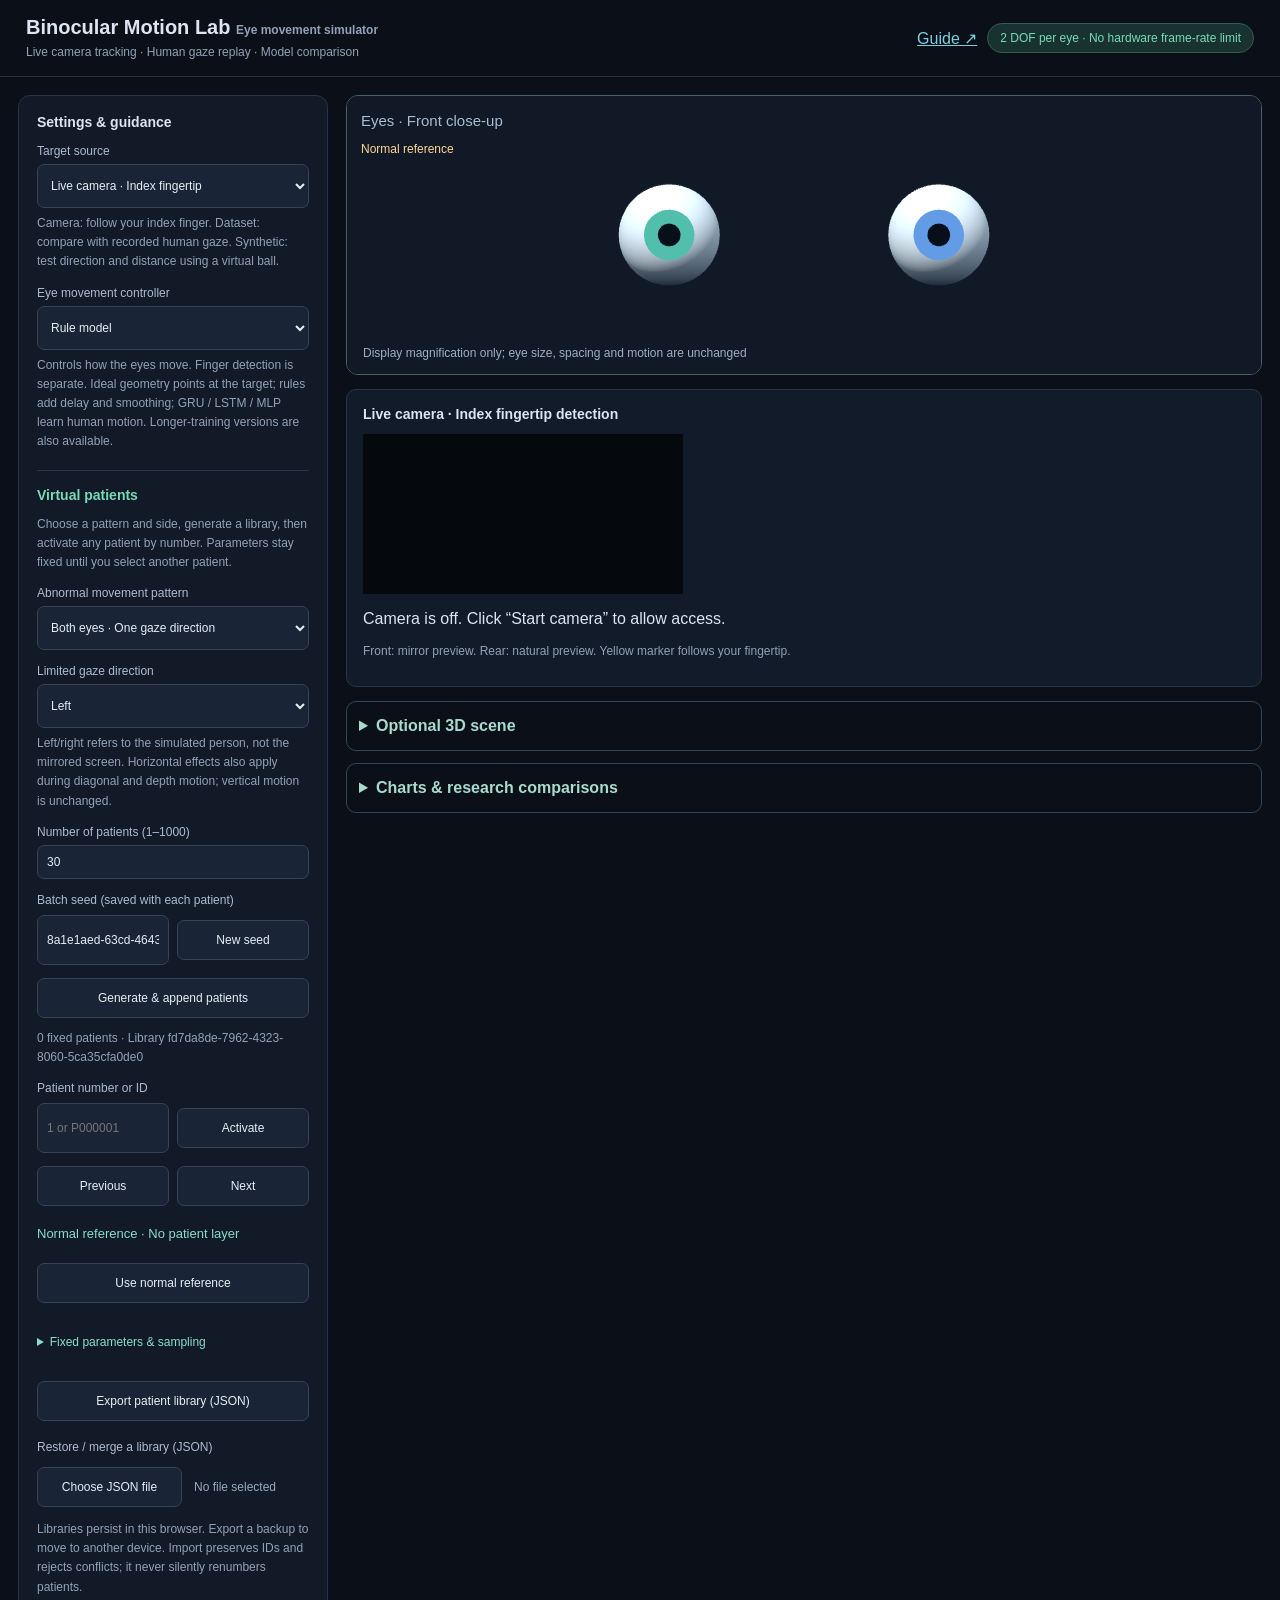
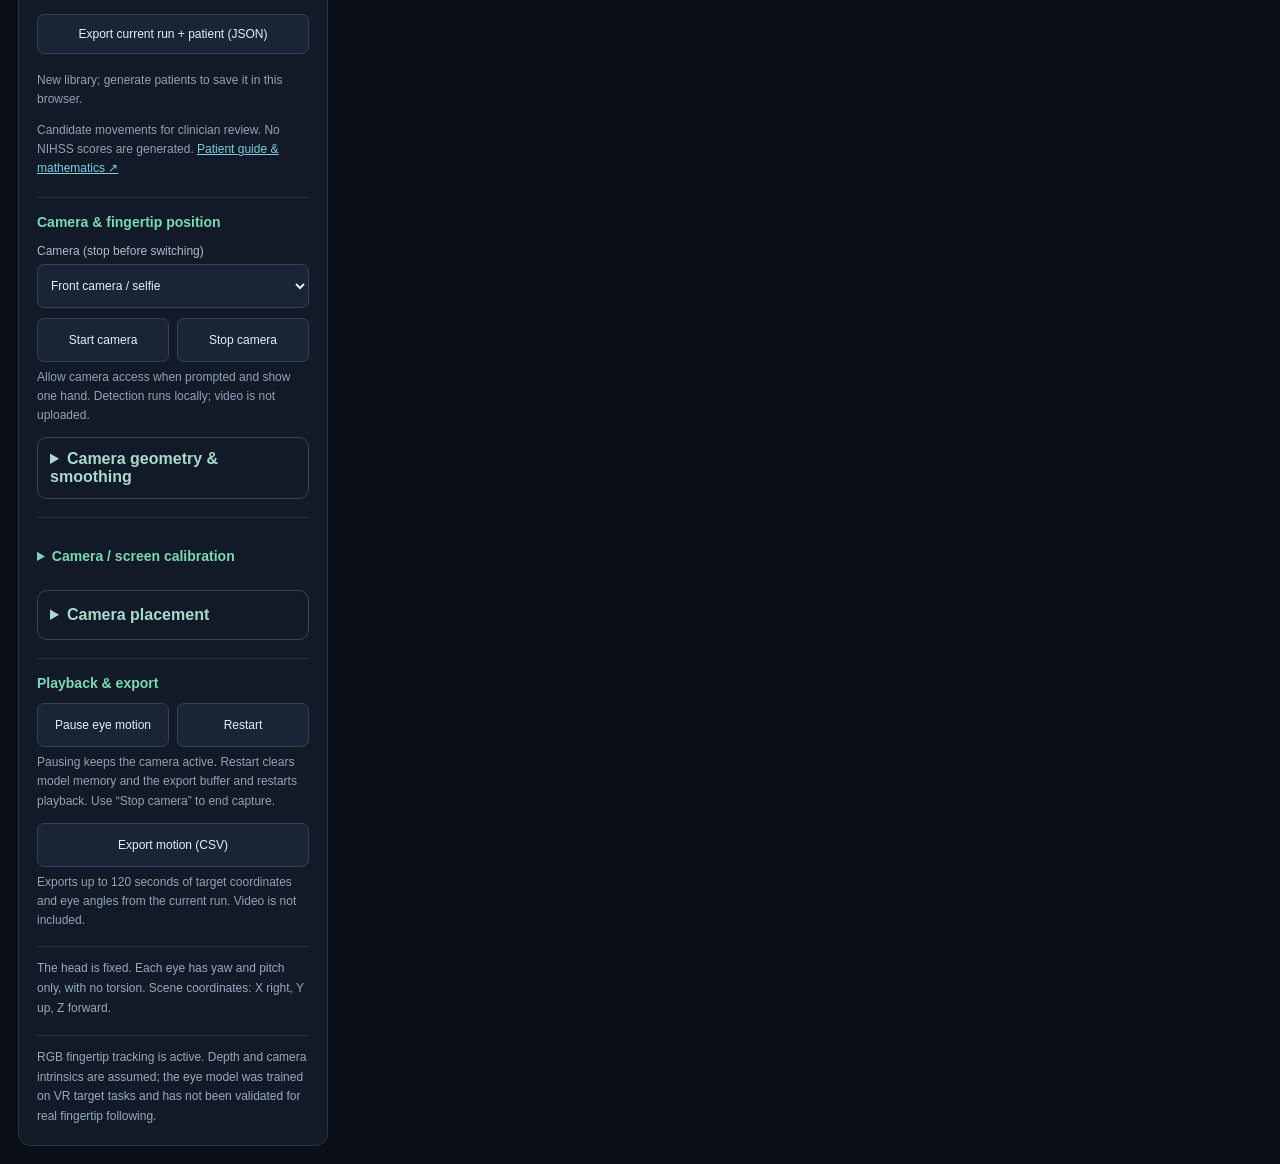
==== commit 65ddf8fb: "Add reproducible numbered patients and horizontal impairment layer" ====
--- a/index.html
+++ b/index.html
@@ -8,7 +8,7 @@
 #calibrationPanel summary{cursor:pointer;color:#79d9b6;font-size:14px;font-weight:600}#calibrationPanel h3{font-size:13px;margin-top:22px}#calibrationPanel input[type=text],#calibrationPanel input[type=file]{box-sizing:border-box;width:100%;font:inherit;font-size:12px;color:inherit;background:#192536;border:1px solid #354258;border-radius:7px;padding:9px}#calibrationPanel button{margin-top:10px}#cal-status{font-size:12px;line-height:1.6;color:#ffcf8e}#calibrationFullBar{display:none}#eyeFocus:fullscreen{width:100vw;height:100vh;border:0;border-radius:0;margin:0;background:#101925}#eyeFocus:fullscreen #calibrationFullBar{display:flex;position:absolute;bottom:16px;left:16px;right:16px;align-items:center;justify-content:space-between;gap:14px;color:#ffcf8e;font-size:13px}#calibrationFullBar button{width:auto}#eyeFocus:fullscreen .eyeHint{display:none}
 
 .cal-quick{padding:12px;border:1px solid #39665c;border-radius:10px;background:#142b2a;margin:16px 0}.cal-directions{display:grid;grid-template-columns:repeat(3,minmax(0,1fr));gap:5px}#calibrationPanel .cal-directions button{padding:9px 2px;margin:0;font-size:11px;min-height:44px}.cal-directions button[aria-pressed=true]{background:#277763;border-color:#83ebc6;color:white}.cal-screen{display:grid;place-items:center;border:2px solid #7e9eaa;border-radius:4px;font-size:12px;margin:4px}#cal-quick-preview{font-size:12px;color:#a4eed2}
-</style><link rel="stylesheet" href="./mobile.css"><meta name="description" content="Binocular Motion Lab — browser-based research app by Honghao Zhao."><link rel="icon" href="data:,"><link rel="stylesheet" href="./mobile-shell.css?v=review7"></head><body><header><div><h1>Binocular Motion Lab <small>Eye movement simulator</small></h1><small>Live camera tracking · Human gaze replay · Model comparison</small></div><a href="./guide.html">Guide ↗</a><div class="badge">2 DOF per eye · No hardware frame-rate limit</div></header>
+</style><link rel="stylesheet" href="./mobile.css"><meta name="description" content="Binocular Motion Lab — browser-based research app by Honghao Zhao."><link rel="icon" href="data:,"><link rel="stylesheet" href="./mobile-shell.css?v=review7"><link rel="stylesheet" href="./patient.css?v=patients1"></head><body><header><div><h1>Binocular Motion Lab <small>Eye movement simulator</small></h1><small>Live camera tracking · Human gaze replay · Model comparison</small></div><a href="./guide.html">Guide ↗</a><div class="badge">2 DOF per eye · No hardware frame-rate limit</div></header>
 <nav class="mobile-nav" aria-label="Quick navigation"><a href="#settings">Settings</a><a href="#eyeFocus">Live view</a><a href="#results">Results</a></nav><main><aside id="settings"><h2>Settings & guidance</h2><label for="source">Target source</label><select id="source"><option value="camera" selected>Live camera · Index fingertip</option><option value="data">Dataset · Synchronized replay</option><option value="synthetic">Synthetic moving target</option></select><p class="help">Camera: follow your index finger. Dataset: compare with recorded human gaze. Synthetic: test direction and distance using a virtual ball.</p>
 <label for="mode">Eye movement controller</label><select id="mode"><option value="gaze">Recorded human gaze</option><option value="rule">Rule model</option><option value="gru">Original GRU</option><option value="ideal">Ideal geometric gaze</option></select><p class="help">Controls how the eyes move. Finger detection is separate. Ideal geometry points at the target; rules add delay and smoothing; GRU / LSTM / MLP learn human motion. Longer-training versions are also available.</p>
 <div id="cameraControls" class="group"><h2>Camera & fingertip position</h2><label for="cameraFacing">Camera (stop before switching)</label><select id="cameraFacing"><option value="user">Front camera / selfie</option><option value="environment">Rear camera</option></select><div class="row"><button id="cameraStart">Start camera</button><button id="cameraStop" disabled>Stop camera</button></div><p class="help">Allow camera access when prompted and show one hand. Detection runs locally; video is not uploaded.</p><label for="cameraDepth">Assumed fingertip distance (m)</label><input id="cameraDepth" type="range" min="0.25" max="2" step="0.01" value="1"><output id="cameraDepthValue">1.00 m</output><p class="help">Projects the detected fingertip onto a plane at this distance from the camera. RGB does not measure absolute depth here; this assumption affects vergence.</p><label for="cameraFov">Camera vertical field of view (degrees)</label><input id="cameraFov" type="range" min="25" max="100" step="1" value="60"><output id="cameraFovValue">60°</output><p class="help">The camera’s vertical viewing angle, used to convert image positions to gaze directions. Start with 60° if unknown; accurate control requires calibration.</p><label for="cameraSmooth">Fingertip smoothing time (ms)</label><input id="cameraSmooth" type="range" min="0" max="250" step="10" value="60"><output id="cameraSmoothValue">60 ms</output><p class="help">Higher values reduce jitter but add lag. Set to 0 to disable this smoothing. This is separate from the eye model’s own delay.</p></div>
@@ -18,4 +18,4 @@
 <div class="group"><h2>Playback & export</h2><div id="speedControls"><label for="speed">Playback speed</label><select id="speed"><option value="0.25">0.25×</option><option value="0.5">0.5×</option><option value="1" selected>1×</option><option value="2">2×</option></select><p class="help">Changes the speed of dataset replay or synthetic motion only.</p></div><div class="row"><button id="pause">Pause eye motion</button><button id="reset">Restart</button></div><p class="help">Pausing keeps the camera active. Restart clears model memory and the export buffer and restarts playback. Use “Stop camera” to end capture.</p><button id="export">Export motion (CSV)</button><p class="help">Exports up to 120 seconds of target coordinates and eye angles from the current run. Video is not included.</p></div><div class="note">The head is fixed. Each eye has yaw and pitch only, with no torsion. Scene coordinates: X right, Y up, Z forward.</div><div class="note" id="provenance">Loading models and data…</div></aside>
 <section id="comparisonPanels"><div id="eyeFocus"><div class="caption">Eyes · Front close-up</div><div class="eyeHint">Display magnification only; eye size, spacing and motion are unchanged</div></div>
 <div id="cameraPanel" class="panel" style="margin:0 0 14px"><h2>Live camera · Index fingertip detection</h2><div id="cameraPreview" style="position:relative;width:min(100%,320px);background:#05090d;min-height:100px"><video id="cameraVideo" autoplay playsinline muted style="display:block;width:100%"></video><canvas id="cameraOverlay" style="position:absolute;inset:0;width:100%;height:100%"></canvas></div><p id="cameraStatus" role="status">Camera is off. Click “Start camera” to allow access.</p><p class="muted">The preview is mirrored. The yellow fingertip marker is mirrored with it. The eyes hold their position when tracking is lost. Live input has no synchronized human gaze reference.</p></div>
-<div class="view" id="view"><div class="caption">3D scene · Drag to orbit / pinch to zoom</div><div class="view-tools"><button id="zoomIn" aria-label="Zoom in">+</button><button id="zoomOut" aria-label="Zoom out">−</button><button id="viewReset">Reset view</button></div><div class="inset" id="chest"><div class="caption">Chest camera · Vertical FOV 60°</div></div></div><input id="scrub" aria-label="Recording progress" type="range" min="0" max="1000" value="0"><div id="status">Loading</div><div class="stats"><div class="stat"><span>Left eye angle to target</span><b id="leftError">—</b></div><div class="stat"><span>Right eye angle to target</span><b id="rightError">—</b></div><div class="stat"><span>Horizontal vergence</span><b id="vergence">—</b></div><div class="stat"><span>Target in chest camera view</span><b id="visible">—</b></div></div><div class="panel"><h2>Left eye horizontal angle over time</h2><canvas id="plot"></canvas><div class="legend"><span style="color:#ffc56b">Target direction</span><span style="color:#6adac3">Model output</span><span style="color:#be9cff">Human reference</span></div></div><div class="panel"><h2>Test-subject comparison</h2><div id="results">Loading comparison…</div><p class="muted">Tables compare predictions with human recordings; live cards compare eye direction with target direction. These are different measures. This exploratory software study is not a physical robot validation.</p></div></section></main><script type="module" src="app.js?v=review7"></script><script type="module" src="long-results.js?v=mobile2"></script><script type="module" src="expansion-results.js?v=mobile2"></script><script type="module" src="./english-ui.js"></script><script type="module" src="./mobile-shell.js?v=review7"></script></body></html>
+<div class="view" id="view"><div class="caption">3D scene · Drag to orbit / pinch to zoom</div><div class="view-tools"><button id="zoomIn" aria-label="Zoom in">+</button><button id="zoomOut" aria-label="Zoom out">−</button><button id="viewReset">Reset view</button></div><div class="inset" id="chest"><div class="caption">Chest camera · Vertical FOV 60°</div></div></div><input id="scrub" aria-label="Recording progress" type="range" min="0" max="1000" value="0"><div id="status">Loading</div><div class="stats"><div class="stat"><span>Left eye angle to target</span><b id="leftError">—</b></div><div class="stat"><span>Right eye angle to target</span><b id="rightError">—</b></div><div class="stat"><span>Horizontal vergence</span><b id="vergence">—</b></div><div class="stat"><span>Target in chest camera view</span><b id="visible">—</b></div></div><div class="panel"><h2>Left eye horizontal angle over time</h2><canvas id="plot"></canvas><div class="legend"><span style="color:#ffc56b">Target direction</span><span style="color:#6adac3">Model output</span><span style="color:#be9cff">Human reference</span></div></div><div class="panel"><h2>Test-subject comparison</h2><div id="results">Loading comparison…</div><p class="muted">Tables compare predictions with human recordings; live cards compare eye direction with target direction. These are different measures. This exploratory software study is not a physical robot validation.</p></div></section></main><script type="module" src="app.js?v=patients1"></script><script type="module" src="long-results.js?v=mobile2"></script><script type="module" src="expansion-results.js?v=mobile2"></script><script type="module" src="./english-ui.js"></script><script type="module" src="./mobile-shell.js?v=patients1"></script></body></html>
--- a/patient.css
+++ b/patient.css
@@ -0,0 +1,11 @@
+.patient-controls input[type=text]{width:100%;min-width:0;background:#192536;color:#e6edf5;border:1px solid #354258;border-radius:7px;padding:9px;font:inherit;font-size:12px}
+.patient-controls .row{margin:8px 0;align-items:stretch}
+.patient-controls .row>*{min-width:0}
+.patient-controls button{margin:5px 0;min-height:40px}
+.patient-controls details{margin:12px 0;font-size:12px}
+.patient-controls summary{cursor:pointer;color:#87dec9;line-height:1.7}
+.patient-controls pre{white-space:pre-wrap;overflow-wrap:anywhere;background:#0c1520;border-radius:6px;padding:10px;line-height:1.5}
+.patient-controls .help,.patient-active{overflow-wrap:anywhere}
+.patient-active{font-size:13px;color:#87dec9;line-height:1.6}
+.patient-badge{position:absolute;top:46px;left:14px;right:10px;font-size:12px;color:#ffd69a;pointer-events:none;overflow-wrap:anywhere}
+.app-mode .patient-badge{top:36px;font-size:11px}
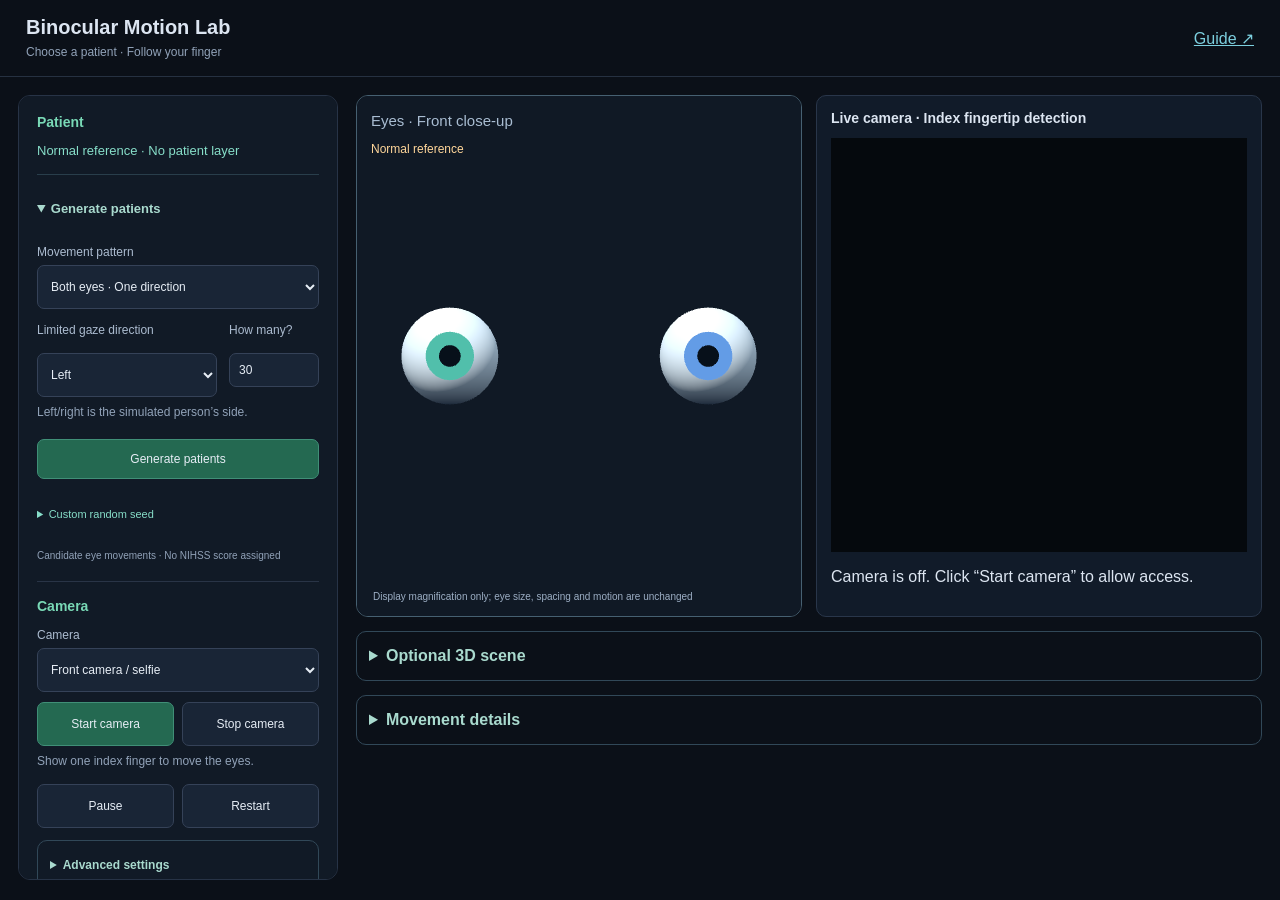
==== commit d724f8f1: "Simplify patient workflow and keep two selected GRU models" ====
--- a/index.html
+++ b/index.html
@@ -8,9 +8,9 @@
 #calibrationPanel summary{cursor:pointer;color:#79d9b6;font-size:14px;font-weight:600}#calibrationPanel h3{font-size:13px;margin-top:22px}#calibrationPanel input[type=text],#calibrationPanel input[type=file]{box-sizing:border-box;width:100%;font:inherit;font-size:12px;color:inherit;background:#192536;border:1px solid #354258;border-radius:7px;padding:9px}#calibrationPanel button{margin-top:10px}#cal-status{font-size:12px;line-height:1.6;color:#ffcf8e}#calibrationFullBar{display:none}#eyeFocus:fullscreen{width:100vw;height:100vh;border:0;border-radius:0;margin:0;background:#101925}#eyeFocus:fullscreen #calibrationFullBar{display:flex;position:absolute;bottom:16px;left:16px;right:16px;align-items:center;justify-content:space-between;gap:14px;color:#ffcf8e;font-size:13px}#calibrationFullBar button{width:auto}#eyeFocus:fullscreen .eyeHint{display:none}
 
 .cal-quick{padding:12px;border:1px solid #39665c;border-radius:10px;background:#142b2a;margin:16px 0}.cal-directions{display:grid;grid-template-columns:repeat(3,minmax(0,1fr));gap:5px}#calibrationPanel .cal-directions button{padding:9px 2px;margin:0;font-size:11px;min-height:44px}.cal-directions button[aria-pressed=true]{background:#277763;border-color:#83ebc6;color:white}.cal-screen{display:grid;place-items:center;border:2px solid #7e9eaa;border-radius:4px;font-size:12px;margin:4px}#cal-quick-preview{font-size:12px;color:#a4eed2}
-</style><link rel="stylesheet" href="./mobile.css"><meta name="description" content="Binocular Motion Lab — browser-based research app by Honghao Zhao."><link rel="icon" href="data:,"><link rel="stylesheet" href="./mobile-shell.css?v=review7"><link rel="stylesheet" href="./patient.css?v=patients1"></head><body><header><div><h1>Binocular Motion Lab <small>Eye movement simulator</small></h1><small>Live camera tracking · Human gaze replay · Model comparison</small></div><a href="./guide.html">Guide ↗</a><div class="badge">2 DOF per eye · No hardware frame-rate limit</div></header>
-<nav class="mobile-nav" aria-label="Quick navigation"><a href="#settings">Settings</a><a href="#eyeFocus">Live view</a><a href="#results">Results</a></nav><main><aside id="settings"><h2>Settings & guidance</h2><label for="source">Target source</label><select id="source"><option value="camera" selected>Live camera · Index fingertip</option><option value="data">Dataset · Synchronized replay</option><option value="synthetic">Synthetic moving target</option></select><p class="help">Camera: follow your index finger. Dataset: compare with recorded human gaze. Synthetic: test direction and distance using a virtual ball.</p>
-<label for="mode">Eye movement controller</label><select id="mode"><option value="gaze">Recorded human gaze</option><option value="rule">Rule model</option><option value="gru">Original GRU</option><option value="ideal">Ideal geometric gaze</option></select><p class="help">Controls how the eyes move. Finger detection is separate. Ideal geometry points at the target; rules add delay and smoothing; GRU / LSTM / MLP learn human motion. Longer-training versions are also available.</p>
+</style><link rel="stylesheet" href="./mobile.css"><meta name="description" content="Binocular Motion Lab — browser-based research app by Honghao Zhao."><link rel="icon" href="data:,"><link rel="stylesheet" href="./mobile-shell.css?v=simple2"><link rel="stylesheet" href="./patient.css?v=simple2"><link rel="stylesheet" href="./workflow.css?v=simple2"></head><body><header><div><h1>Binocular Motion Lab <small>Eye movement simulator</small></h1><small>Choose a patient · Follow your finger</small></div><a href="./guide.html">Guide ↗</a><div class="badge">2 DOF per eye · No hardware frame-rate limit</div></header>
+<nav class="mobile-nav" aria-label="Quick navigation"><a href="#settings">Settings</a><a href="#eyeFocus">Live view</a><a href="#results">Results</a></nav><main><aside id="settings"><h2 class="settings-heading">Patient & camera</h2><label for="source">Target source</label><select id="source"><option value="camera" selected>Live camera · Index fingertip</option><option value="data">Dataset · Synchronized replay</option><option value="synthetic">Synthetic moving target</option></select><p class="help">Camera: follow your index finger. Dataset: compare with recorded human gaze. Synthetic: test direction and distance using a virtual ball.</p>
+<label for="mode">Base movement model</label><select id="mode"><option value="gaze">Recorded human gaze</option><option value="rule">Rule model</option><option value="gru">Original GRU</option><option value="ideal">Ideal geometric gaze</option></select><p class="help">Expanded-data GRU is selected by default. <a href="model-selection.html">Why these models?</a></p>
 <div id="cameraControls" class="group"><h2>Camera & fingertip position</h2><label for="cameraFacing">Camera (stop before switching)</label><select id="cameraFacing"><option value="user">Front camera / selfie</option><option value="environment">Rear camera</option></select><div class="row"><button id="cameraStart">Start camera</button><button id="cameraStop" disabled>Stop camera</button></div><p class="help">Allow camera access when prompted and show one hand. Detection runs locally; video is not uploaded.</p><label for="cameraDepth">Assumed fingertip distance (m)</label><input id="cameraDepth" type="range" min="0.25" max="2" step="0.01" value="1"><output id="cameraDepthValue">1.00 m</output><p class="help">Projects the detected fingertip onto a plane at this distance from the camera. RGB does not measure absolute depth here; this assumption affects vergence.</p><label for="cameraFov">Camera vertical field of view (degrees)</label><input id="cameraFov" type="range" min="25" max="100" step="1" value="60"><output id="cameraFovValue">60°</output><p class="help">The camera’s vertical viewing angle, used to convert image positions to gaze directions. Start with 60° if unknown; accurate control requires calibration.</p><label for="cameraSmooth">Fingertip smoothing time (ms)</label><input id="cameraSmooth" type="range" min="0" max="250" step="10" value="60"><output id="cameraSmoothValue">60 ms</output><p class="help">Higher values reduce jitter but add lag. Set to 0 to disable this smoothing. This is separate from the eye model’s own delay.</p></div>
 <div id="recordControls" class="group" hidden><h2>Human gaze replay</h2><label for="record">Test recording</label><select id="record"></select><p class="help">PUR: smooth pursuit; RAN: target jumps / saccades; VRG: depth changes / vergence. Select a recording, then compare controllers on the same target.</p></div>
 <div id="syntheticControls" class="group" hidden><h2>Virtual target trajectory</h2><label for="path">Motion pattern</label><select id="path"><option value="horizontal">Horizontal motion</option><option value="vertical">Vertical motion</option><option value="depth">Depth motion / Vergence</option><option value="circle">Circular trajectory</option><option value="step">Target steps / Saccades</option><option value="manual">Stationary target</option></select><p class="help">These coordinates set the trajectory’s center, or the ball’s position for a stationary target.</p><label for="x">Horizontal X (m) <span id="xv">0.00</span></label><input id="x" type="range" min="-0.5" max="0.5" step="0.01" value="0"><label for="y">Vertical Y (m) <span id="yv">0.00</span></label><input id="y" type="range" min="-0.4" max="0.4" step="0.01" value="0"><label for="z">Depth Z (m) <span id="zv">1.00</span></label><input id="z" type="range" min="0.25" max="2" step="0.01" value="1"></div>
@@ -18,4 +18,4 @@
 <div class="group"><h2>Playback & export</h2><div id="speedControls"><label for="speed">Playback speed</label><select id="speed"><option value="0.25">0.25×</option><option value="0.5">0.5×</option><option value="1" selected>1×</option><option value="2">2×</option></select><p class="help">Changes the speed of dataset replay or synthetic motion only.</p></div><div class="row"><button id="pause">Pause eye motion</button><button id="reset">Restart</button></div><p class="help">Pausing keeps the camera active. Restart clears model memory and the export buffer and restarts playback. Use “Stop camera” to end capture.</p><button id="export">Export motion (CSV)</button><p class="help">Exports up to 120 seconds of target coordinates and eye angles from the current run. Video is not included.</p></div><div class="note">The head is fixed. Each eye has yaw and pitch only, with no torsion. Scene coordinates: X right, Y up, Z forward.</div><div class="note" id="provenance">Loading models and data…</div></aside>
 <section id="comparisonPanels"><div id="eyeFocus"><div class="caption">Eyes · Front close-up</div><div class="eyeHint">Display magnification only; eye size, spacing and motion are unchanged</div></div>
 <div id="cameraPanel" class="panel" style="margin:0 0 14px"><h2>Live camera · Index fingertip detection</h2><div id="cameraPreview" style="position:relative;width:min(100%,320px);background:#05090d;min-height:100px"><video id="cameraVideo" autoplay playsinline muted style="display:block;width:100%"></video><canvas id="cameraOverlay" style="position:absolute;inset:0;width:100%;height:100%"></canvas></div><p id="cameraStatus" role="status">Camera is off. Click “Start camera” to allow access.</p><p class="muted">The preview is mirrored. The yellow fingertip marker is mirrored with it. The eyes hold their position when tracking is lost. Live input has no synchronized human gaze reference.</p></div>
-<div class="view" id="view"><div class="caption">3D scene · Drag to orbit / pinch to zoom</div><div class="view-tools"><button id="zoomIn" aria-label="Zoom in">+</button><button id="zoomOut" aria-label="Zoom out">−</button><button id="viewReset">Reset view</button></div><div class="inset" id="chest"><div class="caption">Chest camera · Vertical FOV 60°</div></div></div><input id="scrub" aria-label="Recording progress" type="range" min="0" max="1000" value="0"><div id="status">Loading</div><div class="stats"><div class="stat"><span>Left eye angle to target</span><b id="leftError">—</b></div><div class="stat"><span>Right eye angle to target</span><b id="rightError">—</b></div><div class="stat"><span>Horizontal vergence</span><b id="vergence">—</b></div><div class="stat"><span>Target in chest camera view</span><b id="visible">—</b></div></div><div class="panel"><h2>Left eye horizontal angle over time</h2><canvas id="plot"></canvas><div class="legend"><span style="color:#ffc56b">Target direction</span><span style="color:#6adac3">Model output</span><span style="color:#be9cff">Human reference</span></div></div><div class="panel"><h2>Test-subject comparison</h2><div id="results">Loading comparison…</div><p class="muted">Tables compare predictions with human recordings; live cards compare eye direction with target direction. These are different measures. This exploratory software study is not a physical robot validation.</p></div></section></main><script type="module" src="app.js?v=patients1"></script><script type="module" src="long-results.js?v=mobile2"></script><script type="module" src="expansion-results.js?v=mobile2"></script><script type="module" src="./english-ui.js"></script><script type="module" src="./mobile-shell.js?v=patients1"></script></body></html>
+<div class="view" id="view"><div class="caption">3D scene · Drag to orbit / pinch to zoom</div><div class="view-tools"><button id="zoomIn" aria-label="Zoom in">+</button><button id="zoomOut" aria-label="Zoom out">−</button><button id="viewReset">Reset view</button></div><div class="inset" id="chest"><div class="caption">Chest camera · Vertical FOV 60°</div></div></div><input id="scrub" aria-label="Recording progress" type="range" min="0" max="1000" value="0"><div id="status">Loading</div><div class="stats"><div class="stat"><span>Left eye angle to target</span><b id="leftError">—</b></div><div class="stat"><span>Right eye angle to target</span><b id="rightError">—</b></div><div class="stat"><span>Horizontal vergence</span><b id="vergence">—</b></div><div class="stat"><span>Target in chest camera view</span><b id="visible">—</b></div></div><div class="panel"><h2>Left eye horizontal angle over time</h2><canvas id="plot"></canvas><div class="legend"><span style="color:#ffc56b">Target direction</span><span style="color:#6adac3">Model output</span><span style="color:#be9cff">Human reference</span></div></div></section></main><script type="module" src="app.js?v=simple2"></script><script type="module" src="./english-ui.js"></script><script type="module" src="./mobile-shell.js?v=simple2"></script></body></html>
--- a/workflow.css
+++ b/workflow.css
@@ -0,0 +1,38 @@
+/* Main workflow: choose a patient, start the camera, watch the eyes. */
+body:not(.app-mode) main{grid-template-columns:320px minmax(0,1fr);max-width:1680px;margin:auto}
+body:not(.app-mode) #settings{max-height:calc(100dvh - 115px);overflow:auto;scrollbar-width:thin;padding:18px}
+header .badge,.mobile-nav{display:none}
+header h1 small{display:none}
+#patientControls{border:0;margin:0;padding:0}
+.patient-active{margin:0 0 10px;font-size:13px;line-height:1.4}
+.patient-fields{display:grid;grid-template-columns:1fr 90px;gap:12px}
+.patient-fields>div{min-width:0}
+.patient-fields label{min-height:28px;margin-bottom:2px}
+.patient-navigation button{font-size:11px;padding:7px 4px}
+#patientApply,#patientGenerate,#cameraStart{background:#246951;border-color:#408f77}
+#patientApply{flex:0 0 95px}
+#patientGeneratePanel,#patientFiles{border-top:1px solid #293e4b;padding-top:12px;margin:14px 0 0}
+#patientGeneratePanel>summary,#patientFiles>summary{font-size:13px;font-weight:600;cursor:pointer;color:#a9dace}
+#patientSeedPanel{margin:8px 0 0;font-size:11px}
+.patient-disclaimer{font-size:10px;line-height:1.5;color:#91a2b8;margin:12px 0 0}
+#patientMessage:empty{display:none}
+#patientFiles{font-size:12px}
+#patientFiles button{margin:6px 0}
+#patientFiles pre{white-space:pre-wrap;overflow-wrap:anywhere;font-size:11px}
+#patientFiles .help{overflow-wrap:anywhere}
+#patientFiles details{margin:12px 0}
+#advancedControls{font-size:12px}
+.session-actions{margin-top:10px}
+body:not(.app-mode) #comparisonPanels{display:grid;grid-template-columns:minmax(0,1fr) minmax(0,1fr);gap:14px;align-content:start;align-items:stretch;min-width:0}
+body:not(.app-mode) #eyeFocus,body:not(.app-mode) #cameraPanel{height:clamp(330px,58vh,580px);margin:0!important;min-width:0}
+body:not(.app-mode) #cameraPanel{display:flex;flex-direction:column;padding:14px}
+body:not(.app-mode) #cameraPreview{width:100%!important;flex:1;min-height:0!important}
+body:not(.app-mode) #cameraVideo,body:not(.app-mode) #cameraOverlay{position:absolute!important;inset:0;width:100%!important;height:100%!important;object-fit:contain}
+body:not(.app-mode) #cameraPanel>.muted{display:none}
+body:not(.app-mode) #comparisonPanels>.secondary-tools,body:not(.app-mode) #scrub{grid-column:1/-1;margin:0}
+body:not(.app-mode) .eyeHint{font-size:10px;max-width:85%}
+body.app-mode #sceneDetails{display:none}
+.drawer-pane #advancedControls{margin-top:8px}
+.drawer-pane #patientControls .patient-navigation button{font-size:12px}
+@media(min-width:901px) and (max-width:1150px){body:not(.app-mode) #comparisonPanels{grid-template-columns:1fr}body:not(.app-mode) #eyeFocus,body:not(.app-mode) #cameraPanel{height:300px}}
+@media(max-width:900px){body:not(.app-mode) main{grid-template-columns:1fr}body:not(.app-mode) #settings{max-height:none}}
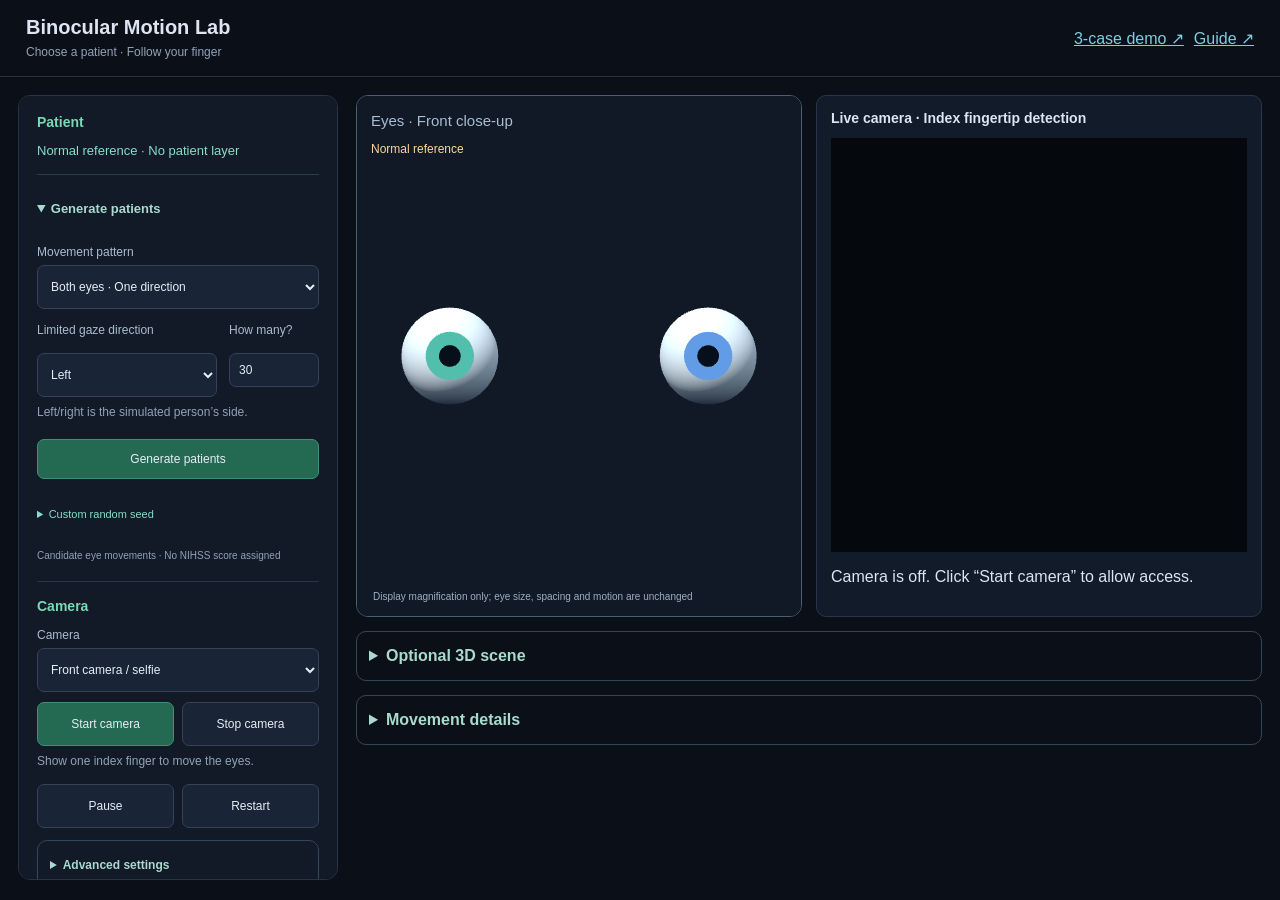
==== commit 30373b06: "Add three fixed pronounced gaze demos with normal reference" ====
--- a/index.html
+++ b/index.html
@@ -8,7 +8,7 @@
 #calibrationPanel summary{cursor:pointer;color:#79d9b6;font-size:14px;font-weight:600}#calibrationPanel h3{font-size:13px;margin-top:22px}#calibrationPanel input[type=text],#calibrationPanel input[type=file]{box-sizing:border-box;width:100%;font:inherit;font-size:12px;color:inherit;background:#192536;border:1px solid #354258;border-radius:7px;padding:9px}#calibrationPanel button{margin-top:10px}#cal-status{font-size:12px;line-height:1.6;color:#ffcf8e}#calibrationFullBar{display:none}#eyeFocus:fullscreen{width:100vw;height:100vh;border:0;border-radius:0;margin:0;background:#101925}#eyeFocus:fullscreen #calibrationFullBar{display:flex;position:absolute;bottom:16px;left:16px;right:16px;align-items:center;justify-content:space-between;gap:14px;color:#ffcf8e;font-size:13px}#calibrationFullBar button{width:auto}#eyeFocus:fullscreen .eyeHint{display:none}
 
 .cal-quick{padding:12px;border:1px solid #39665c;border-radius:10px;background:#142b2a;margin:16px 0}.cal-directions{display:grid;grid-template-columns:repeat(3,minmax(0,1fr));gap:5px}#calibrationPanel .cal-directions button{padding:9px 2px;margin:0;font-size:11px;min-height:44px}.cal-directions button[aria-pressed=true]{background:#277763;border-color:#83ebc6;color:white}.cal-screen{display:grid;place-items:center;border:2px solid #7e9eaa;border-radius:4px;font-size:12px;margin:4px}#cal-quick-preview{font-size:12px;color:#a4eed2}
-</style><link rel="stylesheet" href="./mobile.css"><meta name="description" content="Binocular Motion Lab — browser-based research app by Honghao Zhao."><link rel="icon" href="data:,"><link rel="stylesheet" href="./mobile-shell.css?v=simple2"><link rel="stylesheet" href="./patient.css?v=simple2"><link rel="stylesheet" href="./workflow.css?v=simple2"></head><body><header><div><h1>Binocular Motion Lab <small>Eye movement simulator</small></h1><small>Choose a patient · Follow your finger</small></div><a href="./guide.html">Guide ↗</a><div class="badge">2 DOF per eye · No hardware frame-rate limit</div></header>
+</style><link rel="stylesheet" href="./mobile.css"><meta name="description" content="Binocular Motion Lab — browser-based research app by Honghao Zhao."><link rel="icon" href="data:,"><link rel="stylesheet" href="./mobile-shell.css?v=simple2"><link rel="stylesheet" href="./patient.css?v=simple2"><link rel="stylesheet" href="./workflow.css?v=simple2"></head><body><header><div><h1>Binocular Motion Lab <small>Eye movement simulator</small></h1><small>Choose a patient · Follow your finger</small></div><a href="./demo.html">3-case demo &#8599;</a><a href="./guide.html">Guide ↗</a><div class="badge">2 DOF per eye · No hardware frame-rate limit</div></header>
 <nav class="mobile-nav" aria-label="Quick navigation"><a href="#settings">Settings</a><a href="#eyeFocus">Live view</a><a href="#results">Results</a></nav><main><aside id="settings"><h2 class="settings-heading">Patient & camera</h2><label for="source">Target source</label><select id="source"><option value="camera" selected>Live camera · Index fingertip</option><option value="data">Dataset · Synchronized replay</option><option value="synthetic">Synthetic moving target</option></select><p class="help">Camera: follow your index finger. Dataset: compare with recorded human gaze. Synthetic: test direction and distance using a virtual ball.</p>
 <label for="mode">Base movement model</label><select id="mode"><option value="gaze">Recorded human gaze</option><option value="rule">Rule model</option><option value="gru">Original GRU</option><option value="ideal">Ideal geometric gaze</option></select><p class="help">Expanded-data GRU is selected by default. <a href="model-selection.html">Why these models?</a></p>
 <div id="cameraControls" class="group"><h2>Camera & fingertip position</h2><label for="cameraFacing">Camera (stop before switching)</label><select id="cameraFacing"><option value="user">Front camera / selfie</option><option value="environment">Rear camera</option></select><div class="row"><button id="cameraStart">Start camera</button><button id="cameraStop" disabled>Stop camera</button></div><p class="help">Allow camera access when prompted and show one hand. Detection runs locally; video is not uploaded.</p><label for="cameraDepth">Assumed fingertip distance (m)</label><input id="cameraDepth" type="range" min="0.25" max="2" step="0.01" value="1"><output id="cameraDepthValue">1.00 m</output><p class="help">Projects the detected fingertip onto a plane at this distance from the camera. RGB does not measure absolute depth here; this assumption affects vergence.</p><label for="cameraFov">Camera vertical field of view (degrees)</label><input id="cameraFov" type="range" min="25" max="100" step="1" value="60"><output id="cameraFovValue">60°</output><p class="help">The camera’s vertical viewing angle, used to convert image positions to gaze directions. Start with 60° if unknown; accurate control requires calibration.</p><label for="cameraSmooth">Fingertip smoothing time (ms)</label><input id="cameraSmooth" type="range" min="0" max="250" step="10" value="60"><output id="cameraSmoothValue">60 ms</output><p class="help">Higher values reduce jitter but add lag. Set to 0 to disable this smoothing. This is separate from the eye model’s own delay.</p></div>
@@ -18,4 +18,4 @@
 <div class="group"><h2>Playback & export</h2><div id="speedControls"><label for="speed">Playback speed</label><select id="speed"><option value="0.25">0.25×</option><option value="0.5">0.5×</option><option value="1" selected>1×</option><option value="2">2×</option></select><p class="help">Changes the speed of dataset replay or synthetic motion only.</p></div><div class="row"><button id="pause">Pause eye motion</button><button id="reset">Restart</button></div><p class="help">Pausing keeps the camera active. Restart clears model memory and the export buffer and restarts playback. Use “Stop camera” to end capture.</p><button id="export">Export motion (CSV)</button><p class="help">Exports up to 120 seconds of target coordinates and eye angles from the current run. Video is not included.</p></div><div class="note">The head is fixed. Each eye has yaw and pitch only, with no torsion. Scene coordinates: X right, Y up, Z forward.</div><div class="note" id="provenance">Loading models and data…</div></aside>
 <section id="comparisonPanels"><div id="eyeFocus"><div class="caption">Eyes · Front close-up</div><div class="eyeHint">Display magnification only; eye size, spacing and motion are unchanged</div></div>
 <div id="cameraPanel" class="panel" style="margin:0 0 14px"><h2>Live camera · Index fingertip detection</h2><div id="cameraPreview" style="position:relative;width:min(100%,320px);background:#05090d;min-height:100px"><video id="cameraVideo" autoplay playsinline muted style="display:block;width:100%"></video><canvas id="cameraOverlay" style="position:absolute;inset:0;width:100%;height:100%"></canvas></div><p id="cameraStatus" role="status">Camera is off. Click “Start camera” to allow access.</p><p class="muted">The preview is mirrored. The yellow fingertip marker is mirrored with it. The eyes hold their position when tracking is lost. Live input has no synchronized human gaze reference.</p></div>
-<div class="view" id="view"><div class="caption">3D scene · Drag to orbit / pinch to zoom</div><div class="view-tools"><button id="zoomIn" aria-label="Zoom in">+</button><button id="zoomOut" aria-label="Zoom out">−</button><button id="viewReset">Reset view</button></div><div class="inset" id="chest"><div class="caption">Chest camera · Vertical FOV 60°</div></div></div><input id="scrub" aria-label="Recording progress" type="range" min="0" max="1000" value="0"><div id="status">Loading</div><div class="stats"><div class="stat"><span>Left eye angle to target</span><b id="leftError">—</b></div><div class="stat"><span>Right eye angle to target</span><b id="rightError">—</b></div><div class="stat"><span>Horizontal vergence</span><b id="vergence">—</b></div><div class="stat"><span>Target in chest camera view</span><b id="visible">—</b></div></div><div class="panel"><h2>Left eye horizontal angle over time</h2><canvas id="plot"></canvas><div class="legend"><span style="color:#ffc56b">Target direction</span><span style="color:#6adac3">Model output</span><span style="color:#be9cff">Human reference</span></div></div></section></main><script type="module" src="app.js?v=simple2"></script><script type="module" src="./english-ui.js"></script><script type="module" src="./mobile-shell.js?v=simple2"></script></body></html>
+<div class="view" id="view"><div class="caption">3D scene · Drag to orbit / pinch to zoom</div><div class="view-tools"><button id="zoomIn" aria-label="Zoom in">+</button><button id="zoomOut" aria-label="Zoom out">−</button><button id="viewReset">Reset view</button></div><div class="inset" id="chest"><div class="caption">Chest camera · Vertical FOV 60°</div></div></div><input id="scrub" aria-label="Recording progress" type="range" min="0" max="1000" value="0"><div id="status">Loading</div><div class="stats"><div class="stat"><span>Left eye angle to target</span><b id="leftError">—</b></div><div class="stat"><span>Right eye angle to target</span><b id="rightError">—</b></div><div class="stat"><span>Horizontal vergence</span><b id="vergence">—</b></div><div class="stat"><span>Target in chest camera view</span><b id="visible">—</b></div></div><div class="panel"><h2>Left eye horizontal angle over time</h2><canvas id="plot"></canvas><div class="legend"><span style="color:#ffc56b">Target direction</span><span style="color:#6adac3">Model output</span><span style="color:#be9cff">Human reference</span></div></div></section></main><script type="module" src="app.js?v=simple2"></script><script type="module" src="./english-ui.js"></script><script type="module" src="./mobile-shell.js?v=demo1"></script></body></html>
